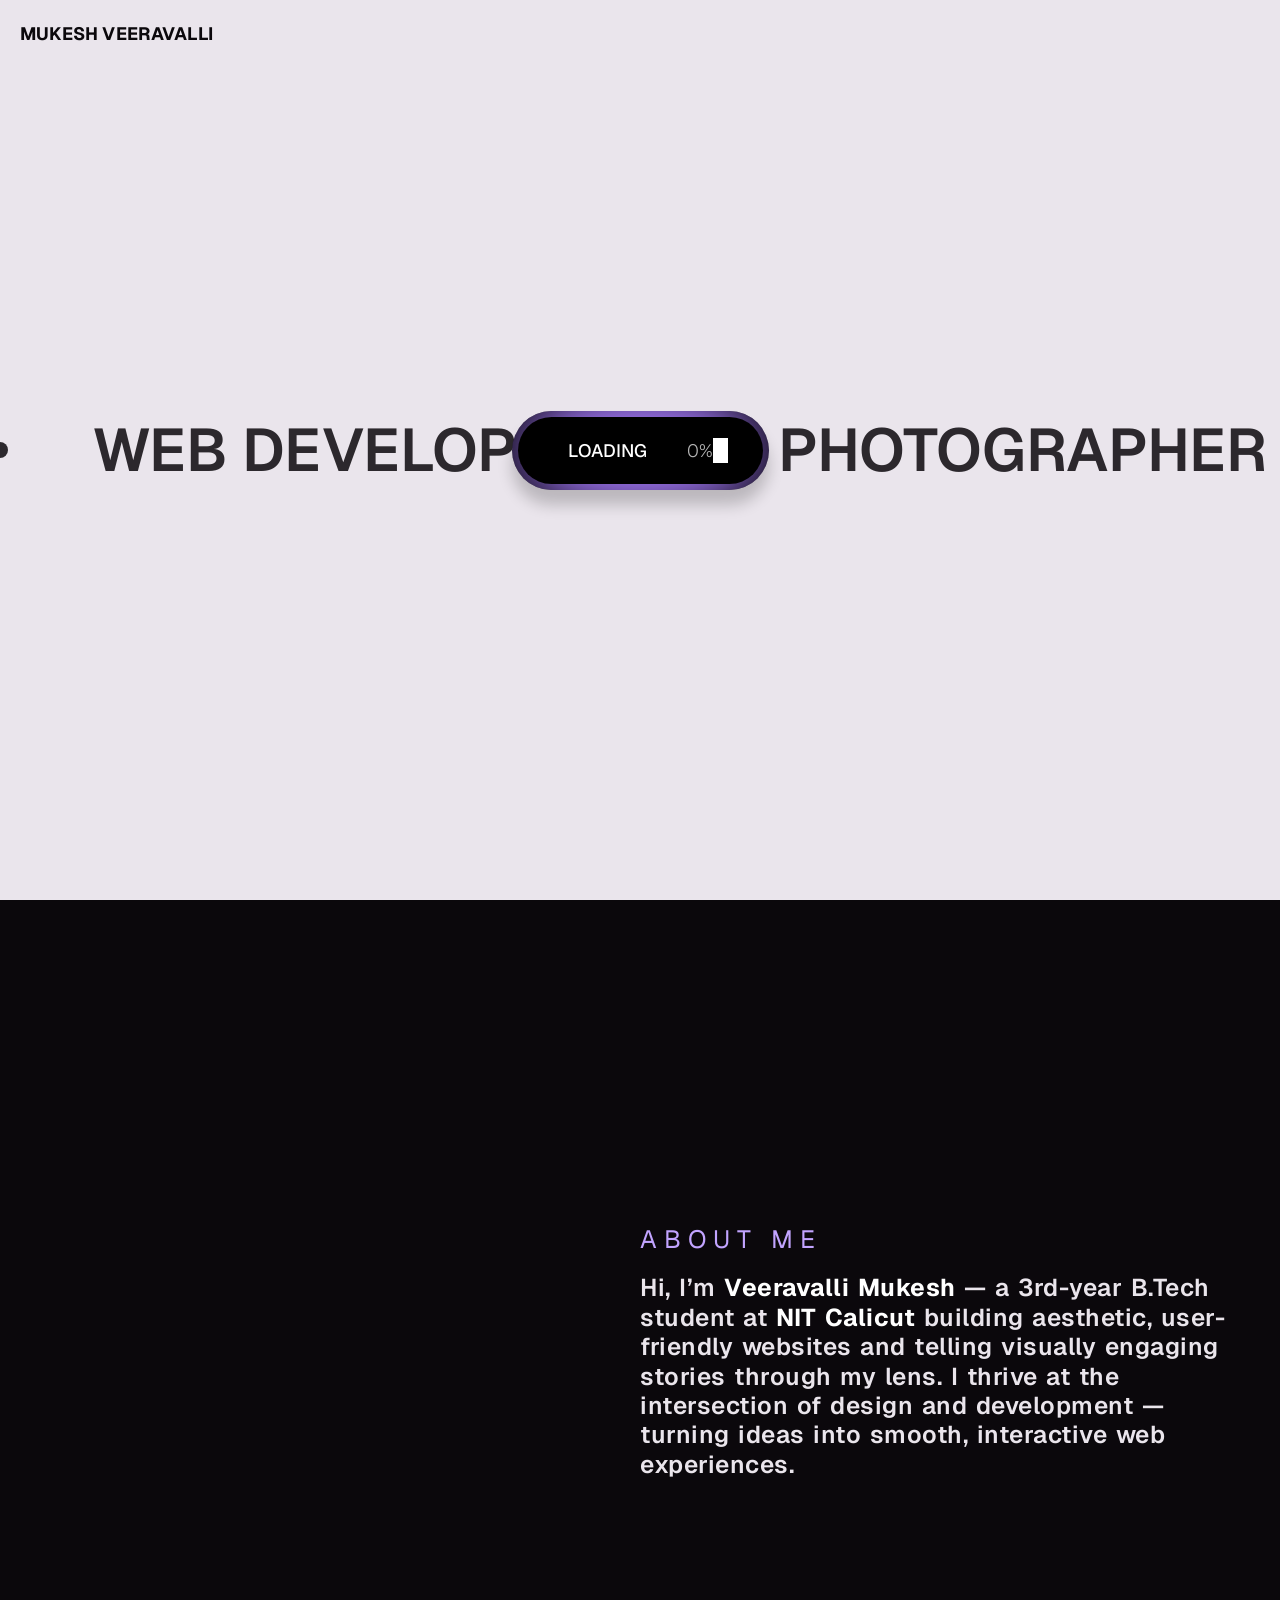
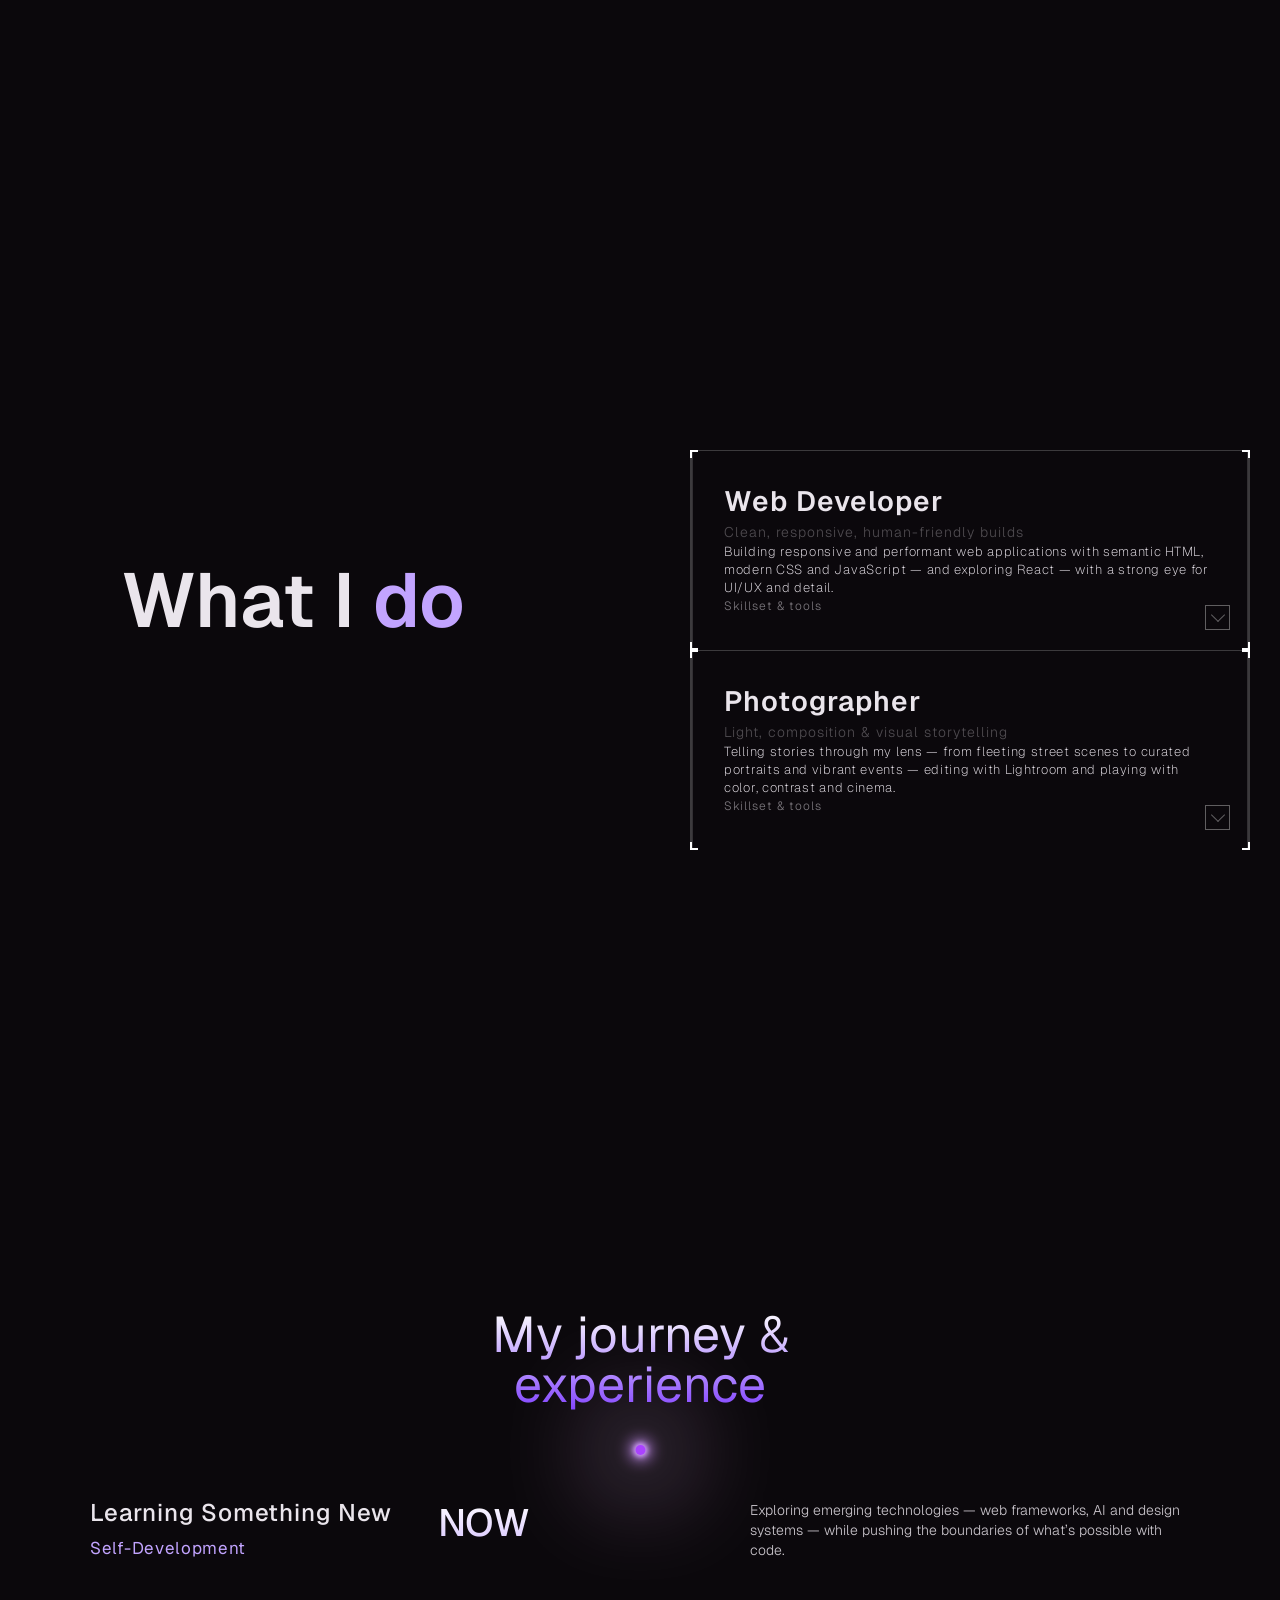
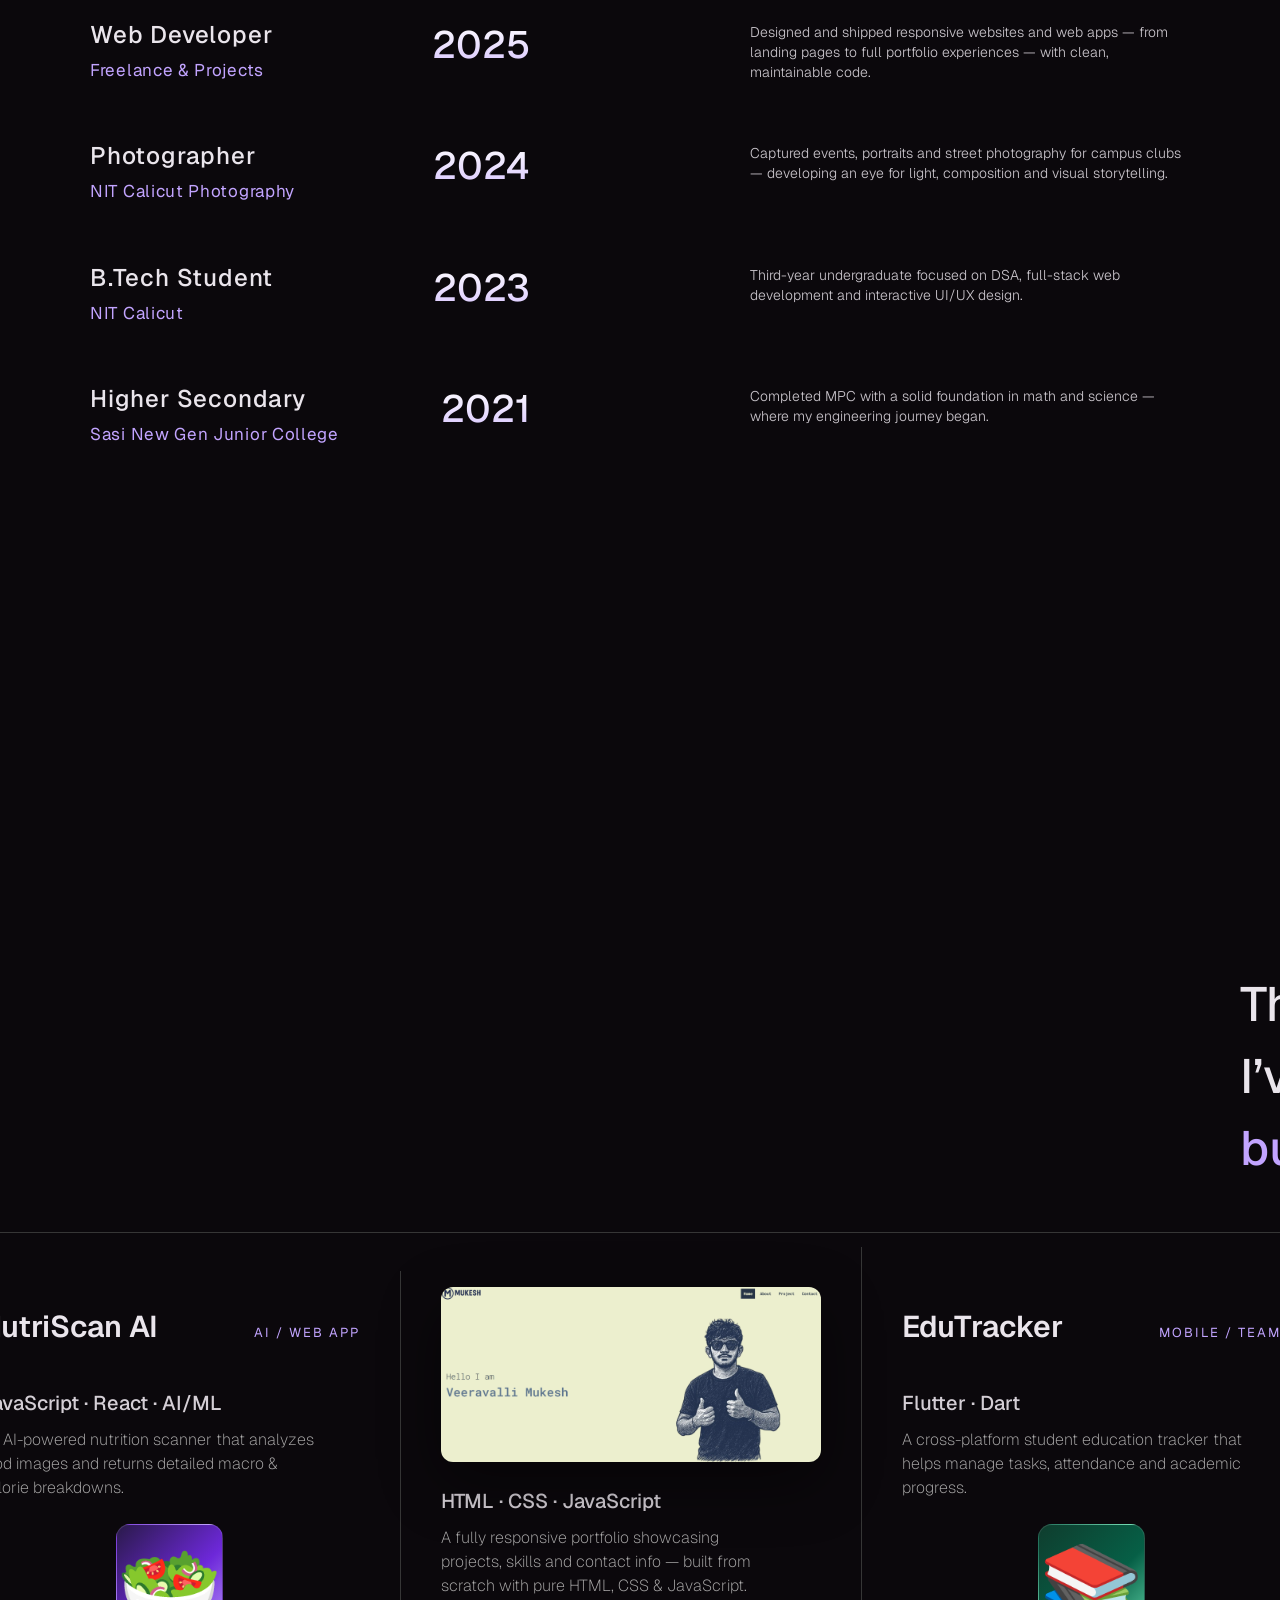
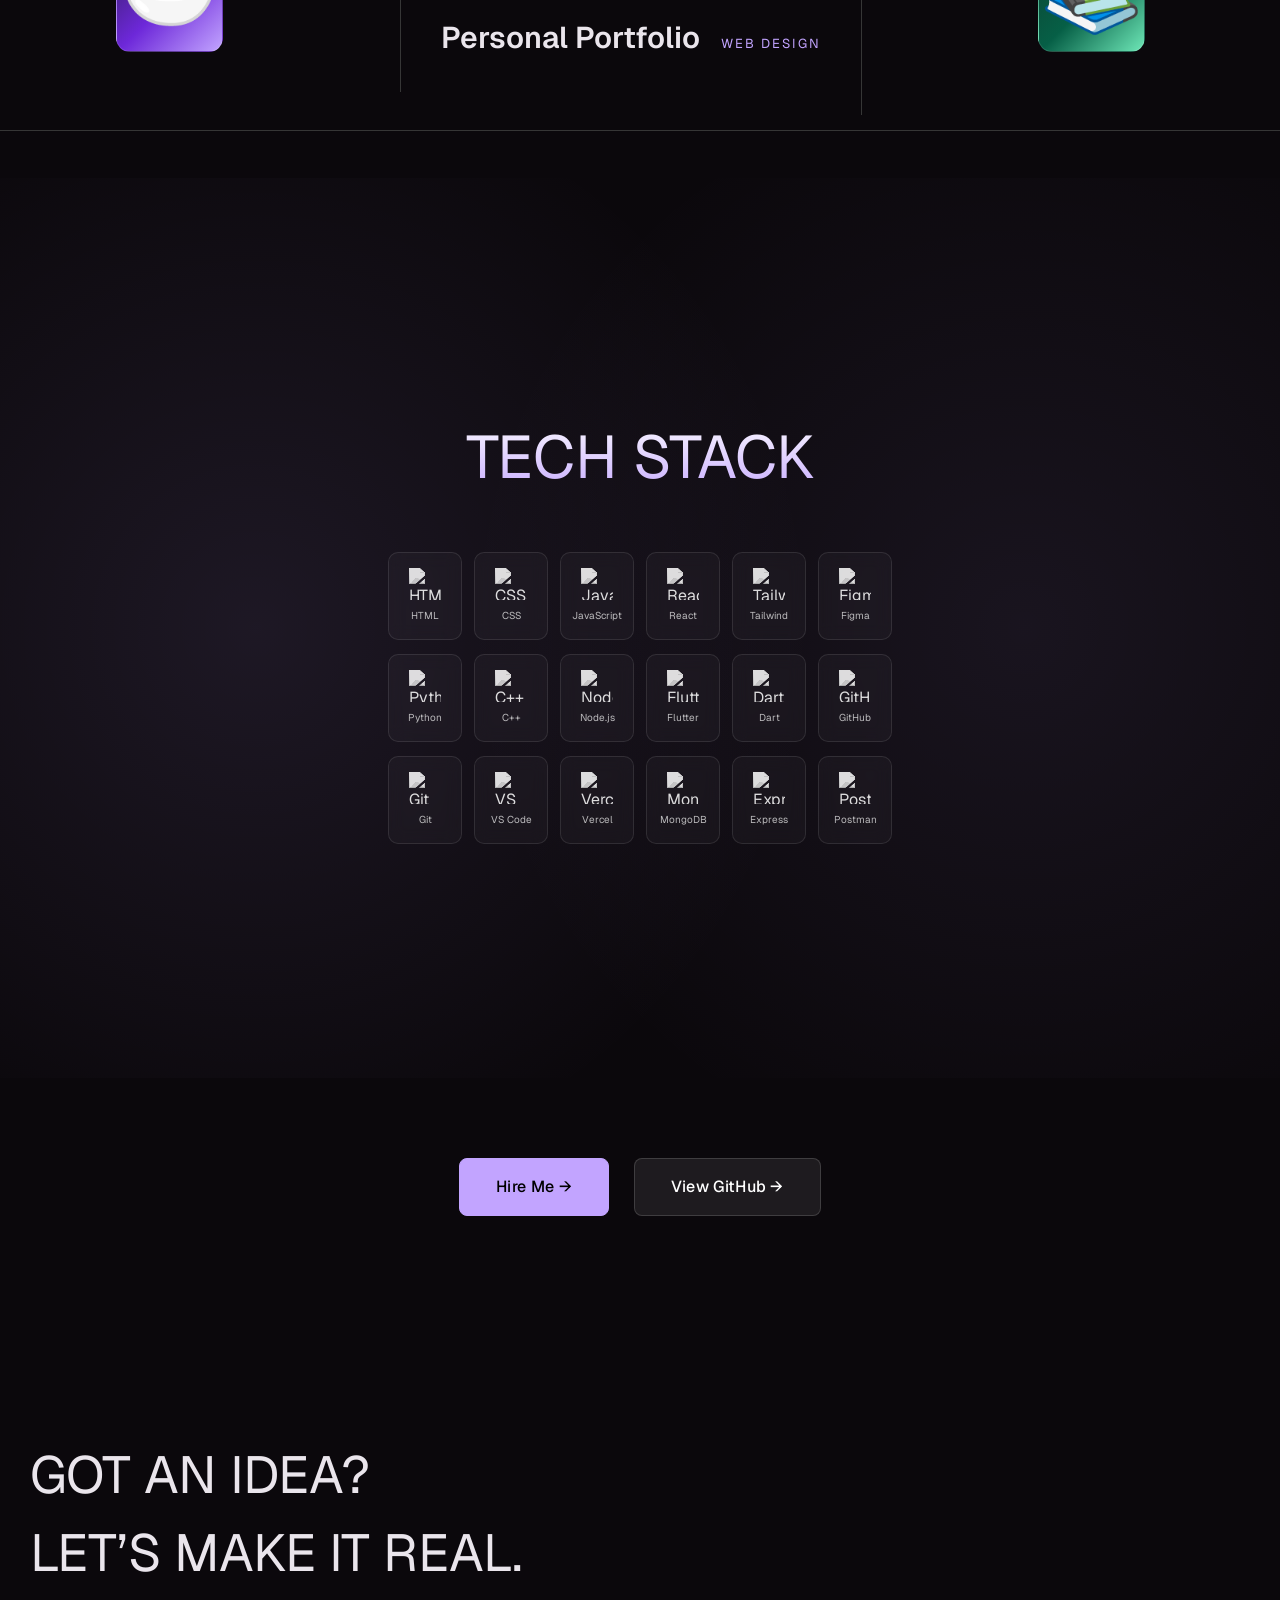
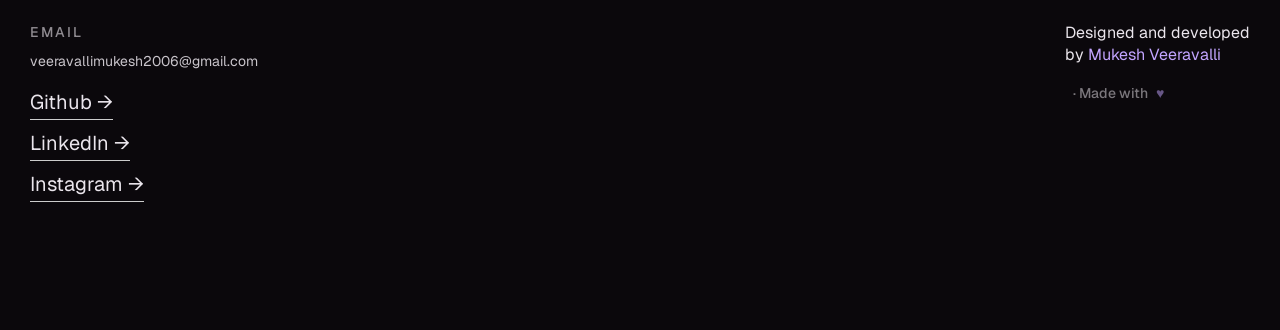
==== portfolio/index.html @ 8b8a32b4 "Add new 3D interactive portfolio website (portfolio-website) - New site in portfolio-website/: Three" ====
<!DOCTYPE html>
<html lang="en">
<head>
    <meta charset="UTF-8" />
    <meta name="viewport" content="width=device-width, initial-scale=1.0" />
    <meta name="theme-color" content="#0b080c" />
    <title>Mukesh Veeravalli — Developer &amp; Photographer</title>
    <meta name="description" content="Portfolio of Mukesh Veeravalli — a web developer and cinematic photographer from NIT Calicut. Clean code, modern UI and visual storytelling." />
    <link rel="preconnect" href="https://fonts.googleapis.com" />
    <link rel="preconnect" href="https://fonts.gstatic.com" crossorigin />
    <link href="https://fonts.googleapis.com/css2?family=Geist:wght@100..900&display=swap" rel="stylesheet" />
    <link rel="stylesheet" href="./css/main.css" />
    <link rel="icon" type="image/png" href="./ChatGPT_Image_Jul_20..._imresizer-removebg-preview.png" />
</head>
<body data-loading>
    <!-- Emergency loader bypass: this tiny inline script guarantees the loading
         screen can NEVER trap the page. It works even if every CDN/library fails. -->
    <script>
        (function () {
            var escaped = false;
            function force() {
                if (escaped) return;
                escaped = true;
                var s = document.getElementById("loadingScreen");
                if (s) s.classList.add("is-done");
                var h = document.getElementById("loadingHeader");
                if (h) h.style.display = "none";
                document.body.classList.remove("is-loading");
            }
            window.__loaderSkip = function () {
                var w = document.getElementById("loadingWrap");
                if (w && !w.classList.contains("is-clicked")) {
                    w.classList.add("is-clicked");
                }
                force();
            };
            window.addEventListener("load", function () {
                setTimeout(force, 6000);
            });
            document.addEventListener("DOMContentLoaded", function () {
                var w = document.getElementById("loadingWrap");
                if (w) w.addEventListener("click", window.__loaderSkip);
            });
        })();
    </script>
    <!-- ========== LOADING SCREEN ========== -->
    <div class="loading-header" id="loadingHeader">
        <a href="#home" class="loader-title" data-cursor="disable">Mukesh Veeravalli</a>
    </div>

    <div class="loading-screen" id="loadingScreen">
        <div class="loading-marquee" id="loadingMarquee">
            <span>&nbsp;&nbsp; Web Developer &nbsp;&nbsp;</span>
            <span>&nbsp;&nbsp; Photographer &nbsp;&nbsp;</span>
            <span>&nbsp;&nbsp; UI / UX Enthusiast &nbsp;&nbsp;</span>
            <span>&nbsp;&nbsp; Web Developer &nbsp;&nbsp;</span>
            <span>&nbsp;&nbsp; Photographer &nbsp;&nbsp;</span>
            <span>&nbsp;&nbsp; UI / UX Enthusiast &nbsp;&nbsp;</span>
            <span>&nbsp;&nbsp; Web Developer &nbsp;&nbsp;</span>
            <span>&nbsp;&nbsp; Photographer &nbsp;&nbsp;</span>
            <span>&nbsp;&nbsp; UI / UX Enthusiast &nbsp;&nbsp;</span>
        </div>
        <div class="loading-wrap" id="loadingWrap">
            <div class="loading-hover"></div>
            <div class="loading-button" id="loadingButton">
                <div class="loading-container">
                    <div class="loading-content">
                        <div class="loading-content-in">Loading <span id="loadingPercent">0%</span></div>
                    </div>
                    <div class="loading-box"></div>
                </div>
                <div class="loading-content2"><span id="loadingWelcome">WELCOME</span></div>
            </div>
        </div>
    </div>
<main class="main-body">
        <!-- ========== CUSTOM CURSOR ========== -->
        <div class="cursor" id="cursor"></div>

        <!-- ========== NAVBAR ========== -->
        <div class="header" id="siteHeader">
            <a href="#home" class="navbar-title" data-cursor="disable">MV</a>
            <a href="mailto:veeravallimukesh2006@gmail.com" class="navbar-connect" data-cursor="disable">veeravallimukesh2006@gmail.com</a>
            <ul>
                <li><a href="#about" data-href="#about" data-cursor="disable"><span class="hover-link"><span class="hover-in" data-text="ABOUT">ABOUT</span></span></a></li>
                <li><a href="#work" data-href="#work" data-cursor="disable"><span class="hover-link"><span class="hover-in" data-text="WORK">WORK</span></span></a></li>
                <li><a href="#contact" data-href="#contact" data-cursor="disable"><span class="hover-link"><span class="hover-in" data-text="CONTACT">CONTACT</span></span></a></li>
            </ul>
        </div>

        <div class="landing-circle1"></div>
        <div class="landing-circle2"></div>
        <div class="nav-fade" id="navFade"></div>

        <div class="container-main">
            <!-- ========== LANDING / HERO ========== -->
            <section class="landing-section" id="home">
                <div class="landing-container" id="landingContainer">
                    <div class="landing-intro">
                        <h2>Hello! I&rsquo;m</h2>
                        <h1>
                            <span class="name-line"><span class="name-in">MUKESH</span></span><br />
                            <span class="name-line"><span class="name-in">VEERAVALLI</span></span>
                        </h1>
                    </div>
                    <div class="landing-info">
                        <h3>An</h3>
                        <h2 class="landing-info-h2"><div class="landing-h2-1">WEB DEVELOPER</div></h2>
                        <h2 class="landing-h2-2"><div class="landing-h2-info">PHOTOGRAPHER</div></h2>
                    </div>
                    <div class="mobile-photo">
                        <img src="./WhatsApp_Image_2025-07-20_at_17.27.21_c4f4a0b1-removebg-preview.png" alt="Mukesh Veeravalli" />
                    </div>
                    <div class="character-model" id="characterModel">
                        <div class="character-rim"></div>
                        <img class="character-img" src="./WhatsApp_Image_2025-07-20_at_17.27.21_c4f4a0b1-removebg-preview.png" alt="Mukesh Veeravalli" />
                    </div>
                </div>
            </section>
<!-- ========== FIXED SOCIALS + RESUME ========== -->
            <div class="icons-section">
                <div class="social-icons">
                    <a href="https://github.com/Mukesh1701" target="_blank" rel="noopener" data-cursor="disable" title="GitHub" aria-label="GitHub">
                        <svg viewBox="0 0 24 24" width="24" height="24" fill="currentColor"><path d="M12 0C5.37 0 0 5.37 0 12c0 5.31 3.435 9.795 8.205 11.385.6.105.825-.255.825-.57 0-.285-.015-1.23-.015-2.235-3.015.555-3.795-.735-4.035-1.41-.135-.345-.72-1.41-1.23-1.695-.42-.225-1.02-.78-.015-.795.945-.015 1.62.87 1.845 1.23 1.08 1.815 2.805 1.305 3.495.99.105-.78.42-1.305.765-1.605-2.67-.3-5.46-1.335-5.46-5.925 0-1.305.465-2.385 1.23-3.225-.12-.3-.54-1.53.12-3.18 0 0 1.005-.315 3.3 1.23.96-.27 1.98-.405 3-.405s2.04.135 3 .405c2.295-1.56 3.3-1.23 3.3-1.23.66 1.65.24 2.88.12 3.18.765.84 1.23 1.905 1.23 3.225 0 4.605-2.805 5.625-5.475 5.925.435.375.81 1.095.81 2.22 0 1.605-.015 2.895-.015 3.3 0 .315.225.69.825.57A12.02 12.02 0 0 0 24 12c0-6.63-5.37-12-12-12z"/></svg>
                    </a>
                    <a href="https://www.linkedin.com/in/veeravalli-mukesh-1840b7321/" target="_blank" rel="noopener" data-cursor="disable" title="LinkedIn" aria-label="LinkedIn">
                        <svg viewBox="0 0 24 24" width="24" height="24" fill="currentColor"><path d="M20.45 20.45h-3.56v-5.57c0-1.33-.02-3.04-1.85-3.04-1.85 0-2.14 1.45-2.14 2.94v5.67H9.35V9h3.42v1.56h.05c.48-.9 1.64-1.85 3.37-1.85 3.6 0 4.27 2.37 4.27 5.46v6.28zM5.34 7.43a2.07 2.07 0 1 1 0-4.14 2.07 2.07 0 0 1 0 4.14zM7.12 20.45H3.55V9h3.57v11.45zM22.22 0H1.77C.79 0 0 .77 0 1.72v20.55C0 23.23.79 24 1.77 24h20.45c.98 0 1.78-.77 1.78-1.73V1.72C24 .77 23.2 0 22.22 0z"/></svg>
                    </a>
                    <a href="https://www.instagram.com/mukesh._.chowdary?igsh=eWhiY3V3d3J0a3Rj" target="_blank" rel="noopener" data-cursor="disable" title="Instagram" aria-label="Instagram">
                        <svg viewBox="0 0 24 24" width="24" height="24" fill="currentColor"><path d="M12 2.16c3.2 0 3.58.01 4.85.07 1.17.05 1.8.25 2.23.41.56.22.96.48 1.38.9.42.42.68.82.9 1.38.16.42.36 1.06.41 2.23.06 1.27.07 1.65.07 4.85s-.01 3.58-.07 4.85c-.05 1.17-.25 1.8-.41 2.23-.22.56-.48.96-.9 1.38-.42.42-.82.68-1.38.9-.42.16-1.06.36-2.23.41-1.27.06-1.65.07-4.85.07s-3.58-.01-4.85-.07c-1.17-.05-1.8-.25-2.23-.41a3.72 3.72 0 0 1-1.38-.9 3.72 3.72 0 0 1-.9-1.38c-.16-.42-.36-1.06-.41-2.23-.06-1.27-.07-1.65-.07-4.85s.01-3.58.07-4.85c.05-1.17.25-1.8.41-2.23.22-.56.48-.96.9-1.38.42-.42.82-.68 1.38-.9.42-.16 1.06-.36 2.23-.41 1.27-.06 1.65-.07 4.85-.07zM12 0C8.74 0 8.33.01 7.05.07 5.78.13 4.9.33 4.14.63a5.88 5.88 0 0 0-2.13 1.38A5.88 5.88 0 0 0 .63 4.14C.33 4.9.13 5.78.07 7.05.01 8.33 0 8.74 0 12s.01 3.67.07 4.95c.06 1.27.26 2.15.56 2.91.31.8.72 1.47 1.38 2.13a5.88 5.88 0 0 0 2.13 1.38c.76.3 1.64.5 2.91.56C8.33 23.99 8.74 24 12 24s3.67-.01 4.95-.07c1.27-.06 2.15-.26 2.91-.56a5.88 5.88 0 0 0 2.13-1.38 5.88 5.88 0 0 0 1.38-2.13c.3-.76.5-1.64.56-2.91.06-1.28.07-1.69.07-4.95s-.01-3.67-.07-4.95c-.06-1.27-.26-2.15-.56-2.91a5.88 5.88 0 0 0-1.38-2.13A5.88 5.88 0 0 0 19.86.63c-.76-.3-1.64-.5-2.91-.56C15.67.01 15.26 0 12 0zm0 5.84A6.16 6.16 0 1 0 18.16 12 6.16 6.16 0 0 0 12 5.84zm0 10.16A4 4 0 1 1 16 12a4 4 0 0 1-4 4zm7.85-10.4a1.44 1.44 0 1 1-2.88 0 1.44 1.44 0 0 1 2.88 0z"/></svg>
                    </a>
                </div>
                <a class="resume-button" href="https://www.linkedin.com/in/veeravalli-mukesh-1840b7321/" target="_blank" rel="noopener" data-cursor="disable"><span>&darr;</span> RESUME</a>
            </div>
<!-- ========== ABOUT ========== -->
            <section class="about-section" id="about">
                <div class="about-me">
                    <h3 class="title">About Me</h3>
                    <p class="para">Hi, I&rsquo;m <strong>Veeravalli Mukesh</strong> &mdash; a 3rd-year B.Tech student at <strong>NIT Calicut</strong> building aesthetic, user-friendly websites and telling visually engaging stories through my lens. I thrive at the intersection of design and development &mdash; turning ideas into smooth, interactive web experiences.</p>
                </div>
            </section>

            <!-- ========== WHAT I DO ========== -->
            <section class="whatIDO" id="skills">
                <div class="what-box">
                    <h2>What I <em class="hat-h2 do-h2">do</em></h2>
                </div>
                <div class="what-box">
                    <div class="what-box-in">
                        <div class="what-content what-noTouch">
                            <div class="what-border1"><svg viewBox="0 0 100 100" preserveAspectRatio="none" width="100%" height="100%"><line x1="0" y1="0" x2="100%" y2="0" stroke="white" strokeWidth="2" strokeDasharray="6,6"/></svg></div>
                            <div class="what-border2"><svg viewBox="0 0 100 100" preserveAspectRatio="none" width="100%" height="100%"><line x1="0" y1="0" x2="0" y2="100%" stroke="white" strokeWidth="2" strokeDasharray="7,7"/><line x1="100%" y1="0" x2="100%" y2="100%" stroke="white" strokeWidth="2" strokeDasharray="7,7"/></svg></div>
                            <div class="what-corner"></div>
                            <div class="what-content-in">
                                <h3>Web Developer</h3>
                                <h4>Clean, responsive, human-friendly builds</h4>
                                <p>Building responsive and performant web applications with semantic HTML, modern CSS and JavaScript &mdash; and exploring React &mdash; with a strong eye for UI/UX and detail.</p>
                                <h5>Skillset &amp; tools</h5>
                                <div class="what-content-flex">
                                    <span class="what-tags">HTML</span><span class="what-tags">CSS</span><span class="what-tags">JavaScript</span><span class="what-tags">React</span><span class="what-tags">Figma</span>
                                </div>
                                <div class="what-arrow"></div>
                            </div>
                        </div>
                        <div class="what-content what-noTouch">
                            <div class="what-border1"><svg viewBox="0 0 100 100" preserveAspectRatio="none" width="100%" height="100%"><line x1="0" y1="0" x2="100%" y2="0" stroke="white" strokeWidth="2" strokeDasharray="6,6"/></svg></div>
                            <div class="what-border2"><svg viewBox="0 0 100 100" preserveAspectRatio="none" width="100%" height="100%"><line x1="0" y1="0" x2="0" y2="100%" stroke="white" strokeWidth="2" strokeDasharray="7,7"/><line x1="100%" y1="0" x2="100%" y2="100%" stroke="white" strokeWidth="2" strokeDasharray="7,7"/></svg></div>
                            <div class="what-corner"></div>
                            <div class="what-content-in">
                                <h3>Photographer</h3>
                                <h4>Light, composition &amp; visual storytelling</h4>
                                <p>Telling stories through my lens &mdash; from fleeting street scenes to curated portraits and vibrant events &mdash; editing with Lightroom and playing with color, contrast and cinema.</p>
                                <h5>Skillset &amp; tools</h5>
                                <div class="what-content-flex">
                                    <span class="what-tags">Photography</span><span class="what-tags">Lightroom</span><span class="what-tags">Composition</span><span class="what-tags">Cinematic</span>
                                </div>
                                <div class="what-arrow"></div>
                            </div>
                        </div>
                    </div>
                </div>
            </section>
<!-- ========== CAREER ========== -->
            <section class="career-section section-container" id="career">
                <div class="career-container">
                    <h2>My journey <span>&amp;</span><br />experience</h2>
                    <div class="career-info">
                        <div class="career-timeline"><div class="career-dot"></div></div>

                        <div class="career-info-box">
                            <div class="career-info-in">
                                <div class="career-role"><h4>Learning Something New</h4><h5>Self-Development</h5></div>
                                <h3>NOW</h3>
                            </div>
                            <p>Exploring emerging technologies &mdash; web frameworks, AI and design systems &mdash; while pushing the boundaries of what&rsquo;s possible with code.</p>
                        </div>

                        <div class="career-info-box">
                            <div class="career-info-in">
                                <div class="career-role"><h4>Web Developer</h4><h5>Freelance &amp; Projects</h5></div>
                                <h3>2025</h3>
                            </div>
                            <p>Designed and shipped responsive websites and web apps &mdash; from landing pages to full portfolio experiences &mdash; with clean, maintainable code.</p>
                        </div>

                        <div class="career-info-box">
                            <div class="career-info-in">
                                <div class="career-role"><h4>Photographer</h4><h5>NIT Calicut Photography</h5></div>
                                <h3>2024</h3>
                            </div>
                            <p>Captured events, portraits and street photography for campus clubs &mdash; developing an eye for light, composition and visual storytelling.</p>
                        </div>

                        <div class="career-info-box">
                            <div class="career-info-in">
                                <div class="career-role"><h4>B.Tech Student</h4><h5>NIT Calicut</h5></div>
                                <h3>2023</h3>
                            </div>
                            <p>Third-year undergraduate focused on DSA, full-stack web development and interactive UI/UX design.</p>
                        </div>

                        <div class="career-info-box">
                            <div class="career-info-in">
                                <div class="career-role"><h4>Higher Secondary</h4><h5>Sasi New Gen Junior College</h5></div>
                                <h3>2021</h3>
                            </div>
                            <p>Completed MPC with a solid foundation in math and science &mdash; where my engineering journey began.</p>
                        </div>
                    </div>
                </div>
            </section>
<!-- ========== WORK ========== -->
            <section class="work-section" id="work">
                <div class="work-container">
                    <h2>Things I&rsquo;ve <span>built</span></h2>
                    <div class="work-flex" id="workTrack">

                        <div class="work-box">
                            <div class="work-title"><h3>NutriScan AI</h3><div><span class="work-cat">AI / WEB APP</span></div></div>
                            <div class="work-info"><h4>JavaScript &middot; React &middot; AI/ML</h4><p>An AI-powered nutrition scanner that analyzes food images and returns detailed macro &amp; calorie breakdowns.</p></div>
                            <div class="work-image">
                                <a class="work-image-in" href="https://github.com/Mukesh1701/NutriScan-AI" target="_blank" rel="noopener" data-cursor="disable">
                                    <div class="work-link"><svg viewBox="0 0 24 24" width="22" height="22" fill="none"><path d="M7 17L17 7M17 7H8M17 7v9" stroke="currentColor" strokeWidth="2" strokeLinecap="round" strokeLinejoin="round"/></svg></div>
                                    <span class="project-thumb thumb-ai">&#x1F957;</span>
                                </a>
                            </div>
                        </div>

                        <div class="work-box">
                            <div class="work-title"><h3>Personal Portfolio</h3><div><span class="work-cat">WEB DESIGN</span></div></div>
                            <div class="work-info"><h4>HTML &middot; CSS &middot; JavaScript</h4><p>A fully responsive portfolio showcasing projects, skills and contact info &mdash; built from scratch with pure HTML, CSS &amp; JavaScript.</p></div>
                            <div class="work-image">
                                <a class="work-image-in" href="https://mukesh-portfolio-six.vercel.app" target="_blank" rel="noopener" data-cursor="disable">
                                    <div class="work-link"><svg viewBox="0 0 24 24" width="22" height="22" fill="none"><path d="M7 17L17 7M17 7H8M17 7v9" stroke="currentColor" strokeWidth="2" strokeLinecap="round" strokeLinejoin="round"/></svg></div>
                                    <img class="project-img" src="./Screenshot%202025-07-21%20100846.png" alt="Personal Portfolio" loading="lazy" decoding="async" />
                                </a>
                            </div>
                        </div>

                        <div class="work-box">
                            <div class="work-title"><h3>EduTracker</h3><div><span class="work-cat">MOBILE / TEAM</span></div></div>
                            <div class="work-info"><h4>Flutter &middot; Dart</h4><p>A cross-platform student education tracker that helps manage tasks, attendance and academic progress.</p></div>
                            <div class="work-image">
                                <a class="work-image-in" href="https://github.com/Mukesh1701/Group06_EduTracker" target="_blank" rel="noopener" data-cursor="disable">
                                    <div class="work-link"><svg viewBox="0 0 24 24" width="22" height="22" fill="none"><path d="M7 17L17 7M17 7H8M17 7v9" stroke="currentColor" strokeWidth="2" strokeLinecap="round" strokeLinejoin="round"/></svg></div>
                                    <span class="project-thumb thumb-app">&#x1F4DA;</span>
                                </a>
                            </div>
                        </div>
<div class="work-box">
                            <div class="work-title"><h3>Jarvis</h3><div><span class="work-cat">AI / PYTHON</span></div></div>
                            <div class="work-info"><h4>Python &middot; AI</h4><p>A Python-powered AI assistant inspired by Iron Man&rsquo;s J.A.R.V.I.S &mdash; voice commands, task automation and AI integrations.</p></div>
                            <div class="work-image">
                                <a class="work-image-in" href="https://github.com/Mukesh1701/Jarvis" target="_blank" rel="noopener" data-cursor="disable">
                                    <div class="work-link"><svg viewBox="0 0 24 24" width="22" height="22" fill="none"><path d="M7 17L17 7M17 7H8M17 7v9" stroke="currentColor" strokeWidth="2" strokeLinecap="round" strokeLinejoin="round"/></svg></div>
                                    <span class="project-thumb thumb-ai2">&#x1F916;</span>
                                </a>
                            </div>
                        </div>

                        <div class="work-box">
                            <div class="work-title"><h3>NeetCode</h3><div><span class="work-cat">DSA / C++</span></div></div>
                            <div class="work-info"><h4>C++</h4><p>A curated repository of NeetCode.io solutions &mdash; arrays, graphs, dynamic programming, trees and more.</p></div>
                            <div class="work-image">
                                <a class="work-image-in" href="https://github.com/Mukesh1701/neetcode-submissions" target="_blank" rel="noopener" data-cursor="disable">
                                    <div class="work-link"><svg viewBox="0 0 24 24" width="22" height="22" fill="none"><path d="M7 17L17 7M17 7H8M17 7v9" stroke="currentColor" strokeWidth="2" strokeLinecap="round" strokeLinejoin="round"/></svg></div>
                                    <span class="project-thumb thumb-dsa">&#x1F4BB;</span>
                                </a>
                            </div>
                        </div>

                        <div class="work-box work-box-cta">
                            <div class="see-all-works">
                                <h3>View all<br />Repositories</h3>
                                <p>@Mukesh1701 on GitHub &mdash; see everything I&rsquo;ve been working on.</p>
                                <a class="see-all-btn" href="https://github.com/Mukesh1701?tab=repositories" target="_blank" rel="noopener" data-cursor="disable">Go to GitHub &rarr;</a>
                            </div>
                        </div>
                    </div>
                </div>
            </section>
<!-- ========== TECH STACK ========== -->
            <section class="techstack">
                <div class="techstack-content">
                    <h2>Tech Stack</h2>
                    <div class="techstack-pyramid">
                        <div class="techstack-row">
                            <a class="techstack-item" href="https://developer.mozilla.org/en-US/docs/Web/HTML" target="_blank" rel="noopener noreferrer" title="HTML5" data-cursor="disable"><img src="https://cdn.jsdelivr.net/gh/devicons/devicon@latest/icons/html5/html5-original.svg" alt="HTML5" loading="lazy" decoding="async" /><span>HTML</span></a>
                            <a class="techstack-item" href="https://developer.mozilla.org/en-US/docs/Web/CSS" target="_blank" rel="noopener noreferrer" title="CSS3" data-cursor="disable"><img src="https://cdn.jsdelivr.net/gh/devicons/devicon@latest/icons/css3/css3-original.svg" alt="CSS3" loading="lazy" decoding="async" /><span>CSS</span></a>
                            <a class="techstack-item" href="https://developer.mozilla.org/en-US/docs/Web/JavaScript" target="_blank" rel="noopener noreferrer" title="JavaScript" data-cursor="disable"><img src="https://cdn.jsdelivr.net/gh/devicons/devicon@latest/icons/javascript/javascript-original.svg" alt="JavaScript" loading="lazy" decoding="async" /><span>JavaScript</span></a>
                            <a class="techstack-item" href="https://react.dev" target="_blank" rel="noopener noreferrer" title="React" data-cursor="disable"><img src="https://cdn.jsdelivr.net/gh/devicons/devicon@latest/icons/react/react-original.svg" alt="React" loading="lazy" decoding="async" /><span>React</span></a>
                            <a class="techstack-item" href="https://tailwindcss.com" target="_blank" rel="noopener noreferrer" title="TailwindCSS" data-cursor="disable"><img src="https://cdn.jsdelivr.net/gh/devicons/devicon@latest/icons/tailwindcss/tailwindcss-original.svg" alt="TailwindCSS" loading="lazy" decoding="async" /><span>Tailwind</span></a>
                            <a class="techstack-item" href="https://figma.com" target="_blank" rel="noopener noreferrer" title="Figma" data-cursor="disable"><img src="https://cdn.jsdelivr.net/gh/devicons/devicon@latest/icons/figma/figma-original.svg" alt="Figma" loading="lazy" decoding="async" /><span>Figma</span></a>
                        </div>
                        <div class="techstack-row">
                            <a class="techstack-item" href="https://python.org" target="_blank" rel="noopener noreferrer" title="Python" data-cursor="disable"><img src="https://cdn.jsdelivr.net/gh/devicons/devicon@latest/icons/python/python-original.svg" alt="Python" loading="lazy" decoding="async" /><span>Python</span></a>
                            <a class="techstack-item" href="https://isocpp.org" target="_blank" rel="noopener noreferrer" title="C++" data-cursor="disable"><img src="https://cdn.jsdelivr.net/gh/devicons/devicon@latest/icons/cplusplus/cplusplus-original.svg" alt="C++" loading="lazy" decoding="async" /><span>C++</span></a>
                            <a class="techstack-item" href="https://nodejs.org" target="_blank" rel="noopener noreferrer" title="Node.js" data-cursor="disable"><img src="https://cdn.jsdelivr.net/gh/devicons/devicon@latest/icons/nodejs/nodejs-original.svg" alt="Node.js" loading="lazy" decoding="async" /><span>Node.js</span></a>
                            <a class="techstack-item" href="https://flutter.dev" target="_blank" rel="noopener noreferrer" title="Flutter" data-cursor="disable"><img src="https://cdn.jsdelivr.net/gh/devicons/devicon@latest/icons/flutter/flutter-original.svg" alt="Flutter" loading="lazy" decoding="async" /><span>Flutter</span></a>
                            <a class="techstack-item" href="https://dart.dev" target="_blank" rel="noopener noreferrer" title="Dart" data-cursor="disable"><img src="https://cdn.jsdelivr.net/gh/devicons/devicon@latest/icons/dart/dart-original.svg" alt="Dart" loading="lazy" decoding="async" /><span>Dart</span></a>
                            <a class="techstack-item" href="https://github.com" target="_blank" rel="noopener noreferrer" title="GitHub" data-cursor="disable"><img src="https://cdn.jsdelivr.net/gh/devicons/devicon@latest/icons/github/github-original.svg" alt="GitHub" loading="lazy" decoding="async" /><span>GitHub</span></a>
                        </div>
<div class="techstack-row">
                            <a class="techstack-item" href="https://git-scm.com" target="_blank" rel="noopener noreferrer" title="Git" data-cursor="disable"><img src="https://cdn.jsdelivr.net/gh/devicons/devicon@latest/icons/git/git-original.svg" alt="Git" loading="lazy" decoding="async" /><span>Git</span></a>
                            <a class="techstack-item" href="https://code.visualstudio.com" target="_blank" rel="noopener noreferrer" title="VS Code" data-cursor="disable"><img src="https://cdn.jsdelivr.net/gh/devicons/devicon@latest/icons/vscode/vscode-original.svg" alt="VS Code" loading="lazy" decoding="async" /><span>VS Code</span></a>
                            <a class="techstack-item" href="https://vercel.com" target="_blank" rel="noopener noreferrer" title="Vercel" data-cursor="disable"><img src="https://cdn.jsdelivr.net/gh/devicons/devicon@latest/icons/vercel/vercel-original.svg" alt="Vercel" loading="lazy" decoding="async" /><span>Vercel</span></a>
                            <a class="techstack-item" href="https://www.mongodb.com" target="_blank" rel="noopener noreferrer" title="MongoDB" data-cursor="disable"><img src="https://cdn.jsdelivr.net/gh/devicons/devicon@latest/icons/mongodb/mongodb-original.svg" alt="MongoDB" loading="lazy" decoding="async" /><span>MongoDB</span></a>
                            <a class="techstack-item" href="https://expressjs.com" target="_blank" rel="noopener noreferrer" title="Express" data-cursor="disable"><img src="https://cdn.jsdelivr.net/gh/devicons/devicon@latest/icons/express/express-original.svg" alt="Express" loading="lazy" decoding="async" /><span>Express</span></a>
                            <a class="techstack-item" href="https://postman.com" target="_blank" rel="noopener noreferrer" title="Postman" data-cursor="disable"><img src="https://cdn.jsdelivr.net/gh/devicons/devicon@latest/icons/postman/postman-original.svg" alt="Postman" loading="lazy" decoding="async" /><span>Postman</span></a>
                        </div>
                    </div>
                </div>
            </section>
<!-- ========== CTA ========== -->
            <section class="cta-section">
                <div class="cta-buttons">
                    <a class="cta-btn cta-btn-hire" href="mailto:veeravallimukesh2006@gmail.com" data-cursor="disable">Hire Me &rarr;</a>
                    <a class="cta-btn cta-btn-play" href="https://github.com/Mukesh1701" target="_blank" rel="noopener" data-cursor="disable">View GitHub &rarr;</a>
                </div>
            </section>

            <!-- ========== CONTACT ========== -->
            <section class="contact-section section-container" id="contact">
                <div class="contact-container">
                    <h3>Got an idea?<br />Let&rsquo;s make it real.</h3>
                    <div class="contact-flex">
                        <div class="contact-box">
                            <h4>EMAIL</h4>
                            <p>veeravallimukesh2006@gmail.com</p>
                            <a class="contact-social" href="https://github.com/Mukesh1701" target="_blank" rel="noopener" data-cursor="disable">Github &rarr;</a>
                            <a class="contact-social" href="https://www.linkedin.com/in/veeravalli-mukesh-1840b7321/" target="_blank" rel="noopener" data-cursor="disable">LinkedIn &rarr;</a>
                            <a class="contact-social" href="https://www.instagram.com/mukesh._.chowdary?igsh=eWhiY3V3d3J0a3Rj" target="_blank" rel="noopener" data-cursor="disable">Instagram &rarr;</a>
                        </div>
                        <div class="contact-box">
                            <h2>Designed and developed<br />by <span>Mukesh Veeravalli</span></h2>
                            <h5><span id="footerYear"></span> &middot; Made with <span class="heart">&hearts;</span></h5>
                        </div>
                    </div>
                </div>
            </section>
        </div><!-- /container-main -->
    </main>

    <!-- ========== LIBS (served locally — no CDN dependency) ========== -->
    <script src="./vendor/gsap.min.js"></script>
    <script src="./vendor/ScrollTrigger.min.js"></script>
    <script src="./vendor/lenis.min.js"></script>
    <script src="./js/main.js"></script>
</body>
</html>
---- portfolio/css/main.css ----
/* ============================================================
   MUKESH VEERAVALLI — PORTFOLIO
   Design language inspired by redoyanulhaque.me
   (dark UI · lavender accent · Geist)
   ============================================================ */

:root {
    --accentColor: #c2a4ff;
    --backgroundColor: #0b080c;
    --textColor: #eae5ec;
    --purple: #c481ff;
    --deep-purple: #aa42ff;
    --cWidth: calc(100% - 40px);
    --cMaxWidth: 1920px;
    --vh: 100vh;
    --vh: 100svh;
}

*, *::before, *::after { box-sizing: border-box; margin: 0; padding: 0; }

:root {
    font-family: "Geist", sans-serif;
    font-optical-sizing: auto;
    font-style: normal;
    line-height: 1.5;
    scroll-behavior: smooth;
    color-scheme: light dark;
    color: var(--textColor);
    background-color: var(--backgroundColor);
    font-synthesis: none;
    text-rendering: optimizeLegibility;
    -webkit-font-smoothing: antialiased;
    -moz-osx-font-smoothing: grayscale;
    user-select: none;
    -webkit-user-select: none;
    -moz-user-select: none;
}

h1, h2, h3, h4, h5, h6 { font-family: "Geist", sans-serif; }

html { scroll-behavior: initial; }
html.lenis, html.lenis body { height: auto; }
.lenis.lenis-smooth { scroll-behavior: auto !important; }
.lenis.lenis-stopped { overflow: hidden; }

body {
    margin: 0;
    height: auto;
    background-color: var(--backgroundColor);
    flex-grow: 1;
    max-width: 100vw;
    overflow-x: hidden;
    -webkit-overflow-scrolling: touch;
    overflow-y: auto;
}
body.is-loading { overflow: hidden; height: 100vh; }

a { color: inherit; text-decoration: inherit; cursor: pointer; }
a:hover { color: var(--accentColor); }
strong { color: #ffffff; }
img { max-width: 100%; display: block; }

::selection { background: var(--accentColor); color: #0b080c; }

/* ---------- CUSTOM CURSOR (fine pointers) ---------- */
.cursor {
    --size: 18px;
    position: fixed;
    top: calc(var(--size) / -2);
    left: calc(var(--size) / -2);
    width: var(--size);
    height: var(--size);
    border-radius: 50px;
    pointer-events: none;
    z-index: 99;
    background-color: #e6c3ff;
    box-shadow: 0 0 30px #af83ff;
    mix-blend-mode: difference;
    transition: top 0.25s ease-out, left 0.25s ease-out, width 0.25s ease-out, height 0.25s ease-out, opacity 0.3s;
}
.cursor.is-active { --size: 64px; opacity: 0.8; }
.cursor.is-disabled { --size: 0px; opacity: 0; }
@media (pointer: coarse) { .cursor { display: none; } }
/* ---------- LOADING SCREEN ---------- */
.loading-header {
    width: var(--cWidth);
    max-width: var(--cMaxWidth);
    position: fixed;
    z-index: 9999999999;
    display: flex;
    justify-content: space-between;
    box-sizing: border-box;
    padding: 20px 0;
    left: 50%;
    transform: translate(-50%);
    top: 0;
    color: var(--backgroundColor);
}
.loader-title { font-weight: 700; font-size: 14px; letter-spacing: 0.2px; text-transform: uppercase; }
@media only screen and (min-width: 500px) { .loader-title { font-size: 16px; } }
@media only screen and (min-width: 1200px) { .loader-title { font-size: 18px; } }

.loading-screen {
    position: fixed;
    width: 100vw;
    height: var(--vh);
    background-color: #eae5ec;
    z-index: 999999999;
    display: flex;
    place-items: center;
    justify-content: center;
    transition: opacity 0.8s 0.2s, visibility 0.8s 0.2s;
}
.loading-screen.is-done { opacity: 0; visibility: hidden; }

.loading-marquee {
    position: absolute;
    top: 50%;
    left: 0;
    width: 100%;
    transform: translateY(-50%);
    color: var(--backgroundColor);
    font-size: 40px;
    font-weight: 600;
    text-transform: uppercase;
    white-space: nowrap;
    display: flex;
    animation: marqueeMove 16s linear infinite;
    opacity: 0.85;
}
.loading-marquee span { padding: 0 50px; position: relative; white-space: nowrap; }
.loading-marquee span:before {
    content: "";
    width: 16px;
    height: 16px;
    background-color: var(--backgroundColor);
    position: absolute;
    top: 50%;
    border-radius: 50px;
    left: 0;
    transform: translate(-50%, -50%);
}
@keyframes marqueeMove {
    from { transform: translate(0, -50%); }
    to   { transform: translate(-33.333%, -50%); }
}
@media only screen and (min-width: 1400px) { .loading-marquee { font-size: 100px; } }
@media only screen and (min-width: 700px) { .loading-marquee { font-size: 60px; } }
.loading-wrap {
    --Lsize: 145px;
    padding: 6px;
    position: relative;
    min-width: 0px;
    min-height: 0px;
    border-radius: 100px;
    background-color: #000;
    overflow: hidden;
    transition: 0.8s ease-in-out;
    transition-delay: 0.2s;
    box-shadow: 0 15px 15px rgba(0,0,0,0.2);
    display: flex;
    justify-content: center;
    align-items: center;
}
.loading-wrap.is-clicked {
    transition-delay: 0ms;
    transition-timing-function: cubic-bezier(0.33, 0.11, 1, 0.72);
    transform: scale(1);
    min-width: calc(100vw + 500px);
    border-radius: 5000px;
    min-height: calc(100vh + 500px);
    box-shadow: none;
}
.loading-hover {
    background-color: #a87cff;
    width: 250px;
    height: 120px;
    position: absolute;
    top: var(--mouse-y, 50%);
    left: var(--mouse-x, 50%);
    border-radius: 50%;
    transform: translate(-50%, -50%);
    filter: blur(30px);
    opacity: 1;
    transition: opacity 0.5s;
}
.loading-wrap.is-clicked .loading-hover { opacity: 0; }

.loading-button {
    padding: 20px 50px;
    border-radius: 100px;
    background-color: #000;
    overflow: hidden;
    font-size: 18px;
    font-weight: 500;
    position: relative;
    z-index: 9;
    color: #fff;
}
.loading-content {
    position: relative;
    background-color: #000;
    width: 100%;
    overflow: hidden;
    transition: 0.6s;
    text-transform: uppercase;
    color: #fff;
}
.loading-content-in { position: relative; width: var(--Lsize); overflow: hidden; }
.loading-content span {
    font-weight: 300;
    position: absolute;
    top: 50%;
    right: 0;
    transform: translateY(-50%);
    opacity: 0.7;
}
.loading-box {
    position: absolute;
    right: 0;
    top: 50%;
    transform: translate(100%, -50%);
    width: 15px;
    height: 25px;
    background-color: #fff;
    animation: blink 1s linear infinite;
}
@keyframes blink {
    0% { opacity: 0; }
    25% { opacity: 1; }
    75% { opacity: 1; }
    to { opacity: 0; }
}
.loading-content2 {
    position: relative;
    letter-spacing: 2px;
    text-transform: uppercase;
    width: var(--Lsize);
    overflow: hidden;
    display: flex;
    justify-content: center;
    align-items: center;
    column-gap: 10px;
    text-align: center;
    transition: 1s;
    max-width: var(--Lsize);
    color: #fff;
    font-weight: 500;
}
.loading-wrap.is-clicked .loading-content2 { opacity: 0; transition: 0.5s; }
.loading-container {
    position: absolute;
    width: 100%;
    max-width: var(--Lsize);
    top: 50%;
    transition: 1s;
    left: 50px;
    z-index: 9;
    transform: translateY(-50%);
}
.loading-button.is-complete .loading-container { max-width: 0px; visibility: hidden; }
.loading-button.is-complete .loading-content2 { overflow: visible; }
@media only screen and (min-width: 1400px) {
    .loading-wrap { --Lsize: 210px; }
    .loading-button { padding: 30px 70px; font-size: 25px; }
    .loading-container { left: 70px; }
}
/* ---------- HEADER / NAVBAR ---------- */
.header {
    display: flex;
    max-width: var(--cMaxWidth);
    width: var(--cWidth);
    justify-content: space-between;
    align-items: center;
    padding: 15px 0;
    box-sizing: border-box;
    position: fixed;
    left: 50%;
    transform: translate(-50%);
    top: 0;
    z-index: 9999;
    color: var(--textColor);
    pointer-events: none;
}
.header a, .header ul { pointer-events: auto; }
.header ul {
    font-size: 11px;
    display: flex;
    margin: 0;
    padding: 0;
    list-style: none;
    column-gap: 20px;
    row-gap: 6px;
    align-items: flex-end;
}
.header ul li { letter-spacing: 0.8px; color: var(--textColor); font-weight: 600; cursor: pointer; }
.header ul a { display: block; padding: 4px 2px; }
.hover-link { position: relative; display: flex; text-wrap: nowrap; overflow: hidden; }
.hover-in { position: relative; display: inline-block; transition: transform 0.3s; }
.hover-in::before {
    content: attr(data-text);
    position: absolute;
    top: 100%;
    left: 0;
    color: var(--accentColor);
    white-space: nowrap;
}
.hover-link:hover .hover-in { transform: translateY(-100%); }

.navbar-connect {
    position: absolute;
    left: 50%;
    top: 50%;
    transform: translate(-50%, -50%);
    font-size: 13px;
    letter-spacing: 0.8px;
    font-weight: 500;
    display: none;
    color: var(--textColor);
}
.navbar-title { font-weight: 700; font-size: 13px; letter-spacing: 0.2px; color: var(--textColor); }
@media only screen and (min-width: 500px) {
    .header { padding: 20px 0; }
    .header ul { flex-direction: row; align-items: center; font-size: 14px; }
    .navbar-title { font-size: 16px; }
}
@media only screen and (min-width: 900px) { .navbar-connect { display: block; } }
@media only screen and (min-width: 1200px) {
    .header { padding: 35px 0; }
    .header ul { column-gap: 80px; font-size: 16px; }
    .navbar-connect { font-size: 16px; }
    .navbar-title { font-size: 18px; }
}

/* ---------- AMBIENT CIRCLES + NAV FADE ---------- */
.landing-circle1 {
    top: 0%;
    left: 0%;
    z-index: 15;
    position: fixed;
    width: 300px;
    height: 300px;
    background-color: #fb8dff;
    box-shadow: inset -50px 40px 50px rgba(84, 0, 255, 0.6);
    filter: blur(60px);
    border-radius: 50%;
    animation: loadingCircle 5s linear infinite;
    pointer-events: none;
}
@keyframes loadingCircle {
    0% { transform: translate(-95%, -75%) rotate(0); }
    to { transform: translate(-95%, -75%) rotate(360deg); }
}
.landing-circle2 {
    top: 50%;
    right: 0%;
    transform: translate(calc(100% - 2px), -50%);
    z-index: 9;
    position: fixed;
    display: none;
    width: 380px;
    height: 380px;
    background-color: #fb8dff;
    box-shadow: inset -50px 40px 50px rgba(84, 0, 255, 0.6);
    filter: blur(50px);
    border-radius: 50%;
    animation: loadingCircle2 6s linear infinite;
    pointer-events: none;
}
@keyframes loadingCircle2 { to { transform: translate(calc(100% - 2px), -50%) rotate(360deg); } }
@media only screen and (min-width: 500px) { .landing-circle2 { display: block; } }

.nav-fade {
    position: fixed;
    top: 0;
    width: 100%;
    height: 130px;
    background-image: linear-gradient(0deg, transparent, var(--backgroundColor) 70%);
    pointer-events: none;
    z-index: 12;
    opacity: 0;
    left: 0;
    transition: opacity 0.5s;
}
.nav-fade.is-visible { opacity: 0.8; }

/* ---------- CONTAINERS ---------- */
.main-body { max-width: 100vw; overflow-x: hidden; }
.container-main { width: 100%; margin: auto; position: relative; }
.section-container { width: min(1300px, calc(100% - 60px)); margin: 0 auto; }
/* ---------- LANDING / HERO ---------- */
.landing-section {
    width: 100%;
    max-width: var(--cMaxWidth);
    margin: auto;
    position: relative;
    height: var(--vh);
    min-height: 600px;
    overflow: hidden;
}
.landing-container { width: var(--cWidth); margin: auto; height: 100%; position: relative; max-width: var(--cMaxWidth); }

.landing-intro { position: absolute; z-index: 9; top: 22%; left: 0; }
.landing-intro h2 { margin: 0; color: var(--accentColor); font-size: 22px; font-weight: 300; letter-spacing: 2px; }
.landing-intro h1 {
    margin: 0;
    letter-spacing: 2px;
    font-size: 28px;
    line-height: 1.15;
    font-weight: 500;
    text-transform: uppercase;
}
.name-line { display: block; overflow: hidden; }
.name-in { display: inline-block; transform: translateY(110%); }

.landing-info { position: absolute; right: 50%; transform: translate(50%); bottom: 50px; z-index: 9; }
.landing-info h3 { font-size: 22px; letter-spacing: 2px; font-weight: 300; color: var(--accentColor); margin: 0; }
.landing-info h2 {
    margin: -20px 0 0 0;
    font-weight: 600;
    font-size: 28px;
    line-height: 40px;
    position: relative;
    text-transform: uppercase;
    letter-spacing: 2px;
    white-space: nowrap;
}
.landing-h2-1 { color: var(--purple); }
.landing-h2-2 { position: relative; }
.landing-h2-2:after {
    content: "";
    position: absolute;
    width: 110%;
    height: 130%;
    z-index: 3;
    background-image: linear-gradient(180deg, transparent 62%, var(--backgroundColor) 118%);
    top: 0;
    left: -5%;
    pointer-events: none;
}

/* big character + glow */
.character-model {
    height: 80vh;
    position: absolute;
    left: 50%;
    bottom: 40px;
    transform: translate(-50%);
    width: 100%;
    z-index: 1;
    display: flex;
    align-items: flex-end;
    justify-content: center;
    pointer-events: none;
}
.character-model:after {
    content: "";
    width: 100vw;
    height: 250px;
    background-image: linear-gradient(to bottom, transparent, var(--backgroundColor) 72%);
    bottom: -50px;
    left: 50%;
    transform: translate(-50%);
    z-index: 9;
    position: absolute;
}
.character-rim {
    position: absolute;
    width: 380px;
    height: 380px;
    z-index: 1;
    background-color: #f59bf8;
    box-shadow: inset 66px 35px 85px rgba(85, 0, 255, 0.65);
    filter: blur(50px);
    border-radius: 50%;
    top: 58%;
    left: 50%;
    transform: translate(-50%, -50%) scale(1.25);
    opacity: 0.55;
    animation: backlight 5s ease-in-out infinite;
}
@keyframes backlight {
    0%, 100% { transform: translate(-50%, -50%) scale(1.1); opacity: 0.45; }
    50% { transform: translate(-50%, -50%) scale(1.35); opacity: 0.7; }
}
.character-img {
    position: relative;
    z-index: 2;
    max-height: 76vh;
    object-fit: contain;
    filter: drop-shadow(0 0 50px rgba(194, 164, 255, 0.35));
    animation: floatY 6s ease-in-out infinite;
}
@keyframes floatY {
    0%, 100% { transform: translateY(0); }
    50% { transform: translateY(-12px); }
}

/* mobile photo (hidden on desktop) */
.mobile-photo { display: none; }

@media screen and (min-width: 768px) {
    .landing-intro h2 { font-size: 25px; }
    .landing-intro h1 { font-size: 40px; line-height: 1.1; }
    .landing-info h3 { font-size: 25px; }
    .landing-info h2 { font-size: 45px; line-height: 42px; }
}
@media screen and (min-width: 1025px) {
    .character-model { height: 100vh; bottom: 0; z-index: 2; }
    .character-model:after { display: none; }
    .landing-intro { top: 38%; right: 58%; left: auto; transform: translateY(-50%); }
    .landing-info { bottom: auto; top: 47%; z-index: 4; text-align: left; transform: translateY(-50%); right: auto; left: 58%; }
}
@media screen and (min-width: 1200px) {
    .landing-intro { right: 62%; }
    .landing-info { left: 62%; }
}
@media screen and (min-width: 1600px) {
    .landing-intro h2 { font-size: 35px; }
    .landing-intro h1 { font-size: 60px; line-height: 1.05; }
    .landing-info h3 { font-size: 35px; }
    .landing-info h2 { font-size: 65px; line-height: 64px; }
}
/* ---------- MOBILE LANDING ---------- */
@media only screen and (max-width: 768px) {
    .character-model { display: none !important; }
    .landing-section, .landing-container {
        height: auto !important;
        min-height: 100vh;
        max-width: 100vw;
        box-sizing: border-box;
        display: flex;
        flex-direction: column;
        padding: 0 15px 40px;
    }
    .landing-intro {
        position: relative !important;
        padding-top: 90px;
        margin-bottom: 20px;
        z-index: 10;
        text-align: center;
        width: 100% !important;
        order: 1;
        height: auto !important;
    }
    .landing-intro h1 { word-spacing: 0.1em; font-size: 32px !important; line-height: 1.2 !important; margin: 0; }
    .landing-info {
        position: relative !important;
        text-align: center;
        margin-top: 10px;
        z-index: 10;
        background: transparent;
        padding-bottom: 20px;
        display: flex;
        flex-direction: column;
        align-items: center;
        gap: 4px;
        height: auto !important;
        width: 100% !important;
        order: 3;
        transform: none !important;
        right: auto !important;
        left: auto !important;
        bottom: auto !important;
        top: auto !important;
    }
    .landing-info h3 { display: none; }
    .landing-info h2, h2.landing-info-h2 {
        position: static !important;
        display: block;
        width: auto;
        margin: 0 !important;
        font-size: 20px !important;
        line-height: 1.5 !important;
        white-space: normal;
        text-align: center;
        height: auto !important;
        transform: none !important;
    }
    .landing-h2-1 { font-size: 26px !important; color: var(--accentColor); font-weight: 700; }
    .landing-h2-info { font-size: 18px !important; color: rgba(255,255,255,0.9); }
    .landing-info-h2:after, .landing-h2-2:after { display: none; }
    .mobile-photo {
        display: block;
        position: relative !important;
        width: 100%;
        max-width: 360px;
        margin: 10px auto 0;
        z-index: 1;
        order: 2;
        -webkit-mask-image: linear-gradient(to bottom, black 85%, transparent 100%);
        mask-image: linear-gradient(to bottom, black 85%, transparent 100%);
        pointer-events: none;
    }
    .mobile-photo img {
        width: 100%;
        height: auto;
        object-fit: contain;
        filter: drop-shadow(0 0 40px rgba(194, 164, 255, 0.4));
    }
}

/* ---------- FIXED SOCIALS + RESUME ---------- */
.icons-section {
    position: fixed;
    max-width: var(--cMaxWidth);
    width: var(--cWidth);
    bottom: 0;
    z-index: 98;
    left: 50%;
    transform: translate(-50%);
    pointer-events: none;
}
.social-icons {
    position: absolute;
    left: 0;
    bottom: 20px;
    display: none;
    flex-direction: column;
    gap: 12px;
    z-index: 999;
    pointer-events: auto;
}
.social-icons a {
    width: 46px;
    height: 46px;
    border: 1px solid rgba(255, 255, 255, 0.14);
    border-radius: 50%;
    display: flex;
    align-items: center;
    justify-content: center;
    background: rgba(255, 255, 255, 0.04);
    backdrop-filter: blur(6px);
    transition: all 0.3s ease;
}
.social-icons a:hover {
    color: var(--accentColor);
    border-color: var(--accentColor);
    transform: translateY(-4px);
    box-shadow: 0 8px 24px rgba(194, 164, 255, 0.25);
}
.resume-button {
    position: absolute;
    bottom: 30px;
    right: 0;
    display: flex;
    align-items: center;
    gap: 10px;
    text-transform: uppercase;
    letter-spacing: 4px;
    font-size: 14px;
    font-weight: 600;
    color: #8f8e8a;
    transition: 0.4s;
    text-wrap: nowrap;
    pointer-events: auto;
}
.resume-button:hover { color: var(--accentColor); letter-spacing: 6px; }
.resume-button span { font-size: 20px; display: flex; align-items: center; color: var(--accentColor); }
@media only screen and (min-width: 900px) { .social-icons { display: flex; gap: 14px; } }
@media only screen and (max-width: 768px) {
    .social-icons { display: flex; flex-direction: row; left: 0; bottom: 16px; }
    .resume-button { display: none; }
}

/* ---------- ABOUT ---------- */
.about-section {
    display: flex;
    align-items: center;
    justify-content: left;
    place-items: center;
    position: relative;
    height: auto;
    width: var(--cWidth);
    margin: 0 auto;
    padding: 120px 0;
}
.about-me { padding: 0; width: 100%; max-width: calc(100% - 15px); }
.about-me h3 {
    font-size: 18px;
    text-transform: uppercase;
    letter-spacing: 4px;
    font-weight: 400;
    color: var(--accentColor);
    margin-bottom: 15px;
}
.about-me p { font-size: 20px; font-weight: 600; line-height: 26px; letter-spacing: 0.5px; word-spacing: 2px; }
.about-me .split-word { display: inline-block; margin-right: 0.3em; }
.about-me .split-line { display: block; }
@media only screen and (min-width: 600px) {
    .about-section { justify-content: center; }
    .about-me { width: 500px; }
    .about-me h3 { font-size: 22px; letter-spacing: 6px; }
    .about-me p { font-size: 28px; line-height: 32px; }
}
@media only screen and (min-width: 768px) {
    .about-me { width: 560px; max-width: calc(100% - 70px); }
    .about-me h3 { font-size: 25px; letter-spacing: 7px; }
    .about-me p { font-size: 33px; line-height: 36px; }
}
@media only screen and (min-width: 1025px) {
    .about-section { width: var(--cWidth); justify-content: right; max-width: 1920px; height: var(--vh); padding: 0; }
    .about-me { padding: 0; width: 50%; }
    .about-me p { font-size: 1.9vw; line-height: 2.3vw; }
}
@media only screen and (min-width: 1950px) { .about-me p { font-size: 2.5rem; line-height: 2.7rem; } }
/* ---------- WHAT I DO ---------- */
.whatIDO {
    display: flex;
    align-items: center;
    justify-content: center;
    place-items: center;
    position: relative;
    height: 100vh;
    width: var(--cWidth);
    max-width: 1920px;
    margin: auto;
    z-index: 9;
}
.what-box { width: 50%; display: flex; justify-content: center; position: relative; z-index: 9; }
.what-box h2 {
    font-size: calc(4vw + 25px);
    line-height: calc(4vw + 20px);
    font-weight: 600;
    margin-right: 8%;
    margin-bottom: 100px;
    white-space: nowrap;
}
.hat-h2 { font-style: italic; font-family: Geist, sans-serif; }
.do-h2 { color: var(--accentColor); }
.what-box-in { flex-direction: column; height: 500px; margin-left: 100px; position: relative; display: flex; width: 100%; max-width: 560px; }
.what-content {
    width: 100%;
    height: 33%;
    min-height: 50%;
    transition: 0.5s;
    position: relative;
    padding: 40px;
    box-sizing: border-box;
    display: flex;
    align-items: center;
    overflow: hidden;
}
.what-noTouch:hover, .what-content-active { min-height: 67%; }
.what-noTouch:hover ~ .what-content,
.what-box-in:hover .what-noTouch:not(:hover),
.what-content.what-sibling { min-height: 33%; padding: 10px 40px; }
.what-content h3 { font-size: 34px; letter-spacing: 1px; margin: 0; font-weight: 600; }
.what-content p { font-size: 14px; line-height: 18px; font-weight: 200; letter-spacing: 0.7px; }
.what-content h4 { font-weight: 300; letter-spacing: 1px; margin: 0; font-size: 14px; opacity: 0.3; }
.what-content-in { opacity: 0; animation: whatFlicker 0.5s 1 forwards; animation-delay: 1s; height: 100%; overflow: hidden; }
@keyframes whatFlicker {
    0%, 25%, 35%, 60% { opacity: 0; }
    30%, 40%, 50%, to { opacity: 1; }
}
.what-content:before, .what-corner:before, .what-content:after, .what-corner:after {
    content: "";
    width: 10px;
    height: 10px;
    position: absolute;
    border: 4px solid #fff;
    opacity: 0;
    animation: whatCorners 0.2s 1 forwards;
    animation-delay: 0.5s;
}
@keyframes whatCorners { to { opacity: 1; } }
.what-content:before { top: -2px; left: -2px; border-right: none; border-bottom: none; }
.what-corner:before { top: -2px; right: -2px; border-left: none; border-bottom: none; }
.what-content:after { bottom: -2px; left: -2px; border-top: none; border-right: none; }
.what-corner:after { bottom: -2px; right: -2px; border-left: none; border-top: none; }
.what-corner { position: absolute; inset: 0; pointer-events: none; }
.what-arrow {
    position: absolute;
    bottom: 20px;
    right: 20px;
    width: 25px;
    height: 25px;
    border: 1px solid #fff;
    opacity: 0.35;
    transition: 0.3s;
}
.what-arrow:before {
    content: "";
    position: absolute;
    top: 40%;
    left: 50%;
    transform: translate(-50%, -50%) rotate(-45deg);
    border-left: 1px solid #fff;
    border-bottom: 1px solid #fff;
    transition: 0.5s;
    width: 10px;
    height: 10px;
}
.what-noTouch:hover .what-arrow:before, .what-content-active .what-arrow:before {
    transform: translate(-50%, -20%) rotate(-225deg);
}
.what-noTouch:hover .what-arrow, .what-content-active .what-arrow { opacity: 1; border-color: var(--accentColor); }
.what-noTouch:hover .what-arrow:before, .what-content-active .what-arrow:before { border-color: var(--accentColor); }

.what-border1 {
    position: absolute;
    top: 0;
    width: 100%;
    left: 50%;
    transform: translate(-50%);
    height: 100%;
    transition: 0.5s;
    max-width: 0%;
    overflow: hidden;
    opacity: 0.8;
    animation: whatBorders 1.2s 1 forwards;
    pointer-events: none;
}
.what-border1 svg { position: absolute; left: 50%; transform: translate(-50%); width: 640px; }
.what-border2 {
    position: absolute;
    top: 50%;
    width: 100%;
    left: 0;
    transform: translateY(-50%);
    height: 100%;
    max-height: 0%;
    overflow: hidden;
    transition: 0.5s;
    opacity: 0.8;
    animation: whatBorders 1.2s 1 forwards;
    pointer-events: none;
}
.what-border2 svg { height: 560px; top: 50%; transform: translateY(-50%); position: absolute; }
@keyframes whatBorders {
    80% { opacity: 0.8; }
    to { max-height: 100%; max-width: 100%; opacity: 0.2; }
}
.what-content-in h5 { font-weight: 300; opacity: 0.5; font-size: 12px; letter-spacing: 1px; margin-bottom: 5px; }
.what-content-flex { display: flex; gap: 5px; flex-wrap: wrap; }
.what-tags {
    font-size: 13px;
    font-weight: 400;
    padding: 2px 7px;
    background-color: rgba(255, 255, 255, 0.15);
    border: 1px solid rgba(255, 255, 255, 0.31);
    border-radius: 30px;
}
@media only screen and (max-width: 1400px) {
    .what-box h2 { margin-right: 12%; }
    .what-box-in { height: 400px; margin-left: 40px; }
    .what-content h3 { font-size: 28px; }
    .what-content { padding: 30px 34px; }
    .what-content p { font-size: 13px; }
    .what-noTouch:hover, .what-content-active { padding: 20px 34px; }
    .what-noTouch:hover ~ .what-content,
    .what-box-in:hover .what-noTouch:not(:hover),
    .what-content.what-sibling { padding: 10px 34px; }
    .what-tags { font-size: 12px; }
}
@media only screen and (max-width: 1024px) {
    .whatIDO { height: auto; padding: 50px 0; }
    .what-box h2 { font-size: 52px; line-height: 52px; }
}
@media only screen and (max-width: 900px) {
    .whatIDO { flex-direction: column; }
    .what-box h2 { margin: 40px 0; font-size: 46px; line-height: 46px; white-space: normal; }
    .what-box:first-child { justify-content: left; }
    .what-box:last-child { height: 520px; }
    .what-box { width: 100%; max-width: calc(100% - 30px); margin: auto; }
    .what-content { width: 100%; }
    .what-box-in { margin-left: 0; height: 500px; max-width: 100%; }
    .what-content h5, .what-content-flex { opacity: 0; transition: 0.3s; }
    .what-noTouch:hover h5, .what-content-active h5,
    .what-noTouch:hover .what-content-flex, .what-content-active .what-content-flex { opacity: 1; }
    .what-content { padding: 24px; }
    .what-content p { font-size: 12px; }
    .what-noTouch:hover, .what-content-active { padding: 20px 24px; }
    .what-tags { font-size: 11px; }
    .what-noTouch:hover ~ .what-content,
    .what-box-in:hover .what-noTouch:not(:hover),
    .what-content.what-sibling { padding: 8px 24px; }
    .what-content h3 { font-size: 24px; }
}
@media only screen and (min-width: 1950px) { .what-box h2 { font-size: 7rem; line-height: 6.8rem; } }
/* ---------- CAREER ---------- */
.career-section {
    display: flex;
    flex-direction: column;
    align-items: center;
    place-items: center;
    justify-content: center;
    position: relative;
    height: auto;
    margin: 40px auto 250px;
    padding: 120px 0;
}
.career-section h2 {
    font-size: 60px;
    line-height: 62px;
    font-weight: 400;
    text-align: center;
    background: linear-gradient(0deg, #7f40ff, #fff);
    background-clip: text;
    -webkit-background-clip: text;
    -webkit-text-fill-color: transparent;
    color: transparent;
    margin-top: 50px;
    margin-bottom: 90px;
}
.career-section h2 > span { font-family: Geist, sans-serif; font-weight: 300; }
.career-info { position: relative; display: flex; flex-direction: column; margin: 0 auto; width: 100%; max-width: 1100px; }
.career-info-box { display: flex; justify-content: space-between; margin-bottom: 50px; gap: 20px; }
.career-info-box p { width: 40%; font-size: 14px; font-weight: 300; margin: 0; line-height: 20px; opacity: 0.85; }
.career-info-in { display: flex; width: 40%; justify-content: space-between; gap: 30px; }
.career-info h3 { font-size: 42px; margin: 0; font-weight: 500; line-height: 45px; background: linear-gradient(0deg, #c2a4ff, #fff); background-clip: text; -webkit-background-clip: text; -webkit-text-fill-color: transparent; }
.career-info h4 { font-size: 28px; line-height: 30px; letter-spacing: 0.8px; font-weight: 500; margin: 0; }
.career-info h5 { font-weight: 400; letter-spacing: 0.7px; font-size: 18px; text-transform: capitalize; margin: 10px 0; color: var(--accentColor); }
.career-timeline {
    position: absolute;
    top: -50px;
    left: 50%;
    transform: translate(-50%);
    width: 3px;
    height: 100%;
    background-image: linear-gradient(to top, #aa42ff 20%, var(--accentColor) 50%, transparent 95%);
    max-height: 0%;
}
.career-dot {
    position: absolute;
    bottom: 0;
    left: 50%;
    transform: translate(-50%, 50%);
    background-color: #aa42ff;
    width: 10px;
    height: 10px;
    border-radius: 50px;
    box-shadow: 0 0 5px 2px #d29bff, 0 0 15px 8px #d097ff, 0 0 110px 20px #f2c0ff;
    animation: timeline 0.8s linear infinite forwards;
}
@keyframes timeline {
    10%, 20%, 50%, 70%, 90% { box-shadow: 0 0 5px 2px #d29bff; }
    0%, 30%, 64%, 80%, to { box-shadow: 0 0 5px 2px #d29bff, 0 0 15px 5px #d097ff, 0 0 110px 20px #f2c0ff; }
}
@media only screen and (max-width: 1400px) {
    .career-section h2 { font-size: 50px; line-height: 50px; }
    .career-info h4 { font-size: 24px; line-height: 26px; }
    .career-info h5 { font-size: 17px; }
    .career-info h3 { font-size: 38px; }
    .career-info-in { gap: 20px; }
}
@media only screen and (max-width: 1025px) {
    .career-section { padding: 100px 0 70px; margin-bottom: 100px; }
}
@media only screen and (max-width: 900px) {
    .career-info-box { flex-direction: column; gap: 10px; margin-bottom: 70px; }
    .career-info-in, .career-info-box p { width: 100%; padding-left: 36px; box-sizing: border-box; }
    .career-timeline { left: 10px; }
    .career-container { width: calc(100% - 25px); }
}
@media only screen and (max-width: 600px) {
    .career-info { margin: 0; }
    .career-section h2 { width: 100%; font-size: 42px; line-height: 44px; margin-top: 0; }
    .career-info h3 { font-size: 34px; }
    .career-info-in, .career-info-box p { padding-left: 24px; }
    .career-info-in { gap: 0; }
    .career-section { align-items: flex-start; padding-top: 90px; }
}
/* ---------- WORK ---------- */
.work-section { transition: 0s; height: 100vh; box-sizing: border-box; will-change: transform; overflow: hidden; }
.work-section h2 { margin-top: 90px; font-size: 60px; font-weight: 500; text-align: center; padding: 0 var(--cWidth); }
.work-section h2 > span { color: var(--accentColor); }
.work-container { margin: auto; display: flex; flex-direction: column; height: 100%; width: 100%; }
.work-flex {
    width: 100%;
    display: flex;
    height: calc(100% - 180px);
    margin-left: -60px;
    padding-right: 90px;
    position: relative;
    align-items: center;
}
.work-box {
    padding: 50px 60px;
    display: flex;
    flex-direction: column;
    width: min(620px, 38vw);
    box-sizing: border-box;
    border-right: 1px solid #363636;
    flex-shrink: 0;
    gap: 40px;
    justify-content: center;
}
.work-flex .work-box:nth-child(2n) { flex-direction: column-reverse; }
.work-flex:before, .work-flex:after {
    content: "";
    width: 50000vw;
    height: 1px;
    background-color: #363636;
    position: absolute;
    left: 50%;
    top: 8%;
    transform: translate(-50%);
}
.work-flex:after { top: 92%; }
.work-title { justify-content: space-between; display: flex; width: 100%; margin-bottom: 20px; align-items: baseline; }
.work-title h3 { font-size: 42px; line-height: 44px; margin: 0; font-weight: 600; }
.work-cat { font-size: 13px; letter-spacing: 2px; color: var(--accentColor); text-transform: uppercase; }
.work-info h4 { font-size: 20px; font-weight: 500; margin: 0; opacity: 0.9; }
.work-info p { font-weight: 200; color: #adacac; margin: 10px 0 0; }
.work-info > p { width: 90%; }
.work-image { display: flex; width: 100%; justify-content: center; }
.work-image-in { position: relative; display: flex; justify-content: center; align-items: center; }
.work-link {
    position: absolute;
    bottom: 10px;
    right: 10px;
    background-color: var(--backgroundColor);
    width: 50px;
    border-radius: 50px;
    height: 50px;
    display: flex;
    justify-content: center;
    align-items: center;
    font-size: 25px;
    box-shadow: 0 0 10px rgba(255, 255, 255, 0.5), inset 0 0 10px #393939;
    transition: 0.3s;
    opacity: 0;
    z-index: 3;
}
.work-image a:hover .work-link { opacity: 1; }
.work-image a:hover { color: var(--accentColor); }
.project-img { max-width: 100%; max-height: 320px; object-fit: contain; border-radius: 12px; box-shadow: 0 20px 60px rgba(0,0,0,0.45); }
.project-thumb {
    width: 100%;
    max-width: 420px;
    aspect-ratio: 4 / 3;
    border-radius: 14px;
    display: flex;
    align-items: center;
    justify-content: center;
    font-size: 84px;
    border: 1px solid rgba(255, 255, 255, 0.12);
    transition: transform 0.4s ease;
}
.work-image a:hover .project-thumb { transform: translateY(-6px); }
.thumb-ai { background: linear-gradient(135deg, #2a1a4a, #6d28d9 55%, #c2a4ff); }
.thumb-app { background: linear-gradient(135deg, #0f3d2e, #065f46 55%, #6ee7b7); }
.thumb-ai2 { background: linear-gradient(135deg, #1e1b4b, #4338ca 55%, #93c5fd); }
.thumb-dsa { background: linear-gradient(135deg, #3b0d0d, #b91c1c 55%, #fca5a5); }

.work-box-cta { display: flex; align-items: center; justify-content: center; border-right: none; }
.see-all-works { text-align: center; display: flex; flex-direction: column; align-items: center; justify-content: center; gap: 15px; }
.see-all-works h3 { font-size: 30px; font-weight: 500; color: #fff; }
.see-all-works p { font-size: 15px; color: rgba(255,255,255,0.6); max-width: 250px; }
.see-all-btn {
    display: inline-block;
    padding: 15px 35px;
    font-size: 16px;
    font-weight: 500;
    color: #000;
    background: var(--accentColor);
    border-radius: 30px;
    text-decoration: none;
    transition: all 0.3s ease;
    margin-top: 10px;
}
.see-all-btn:hover { transform: scale(1.05); box-shadow: 0 10px 30px rgba(194, 164, 255, 0.4); }

@media only screen and (max-height: 900px) { .work-box { padding: 30px 40px; gap: 24px; } }
@media only screen and (max-width: 1400px) {
    .work-title h3 { font-size: 30px; line-height: 32px; }
    .work-box { width: min(520px, 36vw); padding: 40px; }
    .work-section h2 { font-size: 48px; }
}
@media only screen and (max-width: 1025px) {
    .work-section { height: auto; overflow: visible; }
    .work-container { align-content: normal; }
    .work-flex { height: auto; flex-direction: column; margin-left: 0; padding-right: 0; }
    .work-box { width: 100%; max-width: 100%; padding: 40px 24px; border-right: none; border-bottom: 1px solid #363636; }
    .work-flex .work-box:nth-child(2n) { flex-direction: column; }
    .work-title h3 { font-size: 28px; }
    .work-flex:before, .work-flex:after { display: none; }
    .work-section h2 { margin-top: 80px; margin-bottom: 30px; }
}
/* ---------- TECH STACK ---------- */
.techstack {
    width: 100%;
    position: relative;
    min-height: 100vh;
    margin: 0 auto;
    padding: 120px 0;
    background: linear-gradient(180deg, rgba(11, 8, 12, 0.95), rgba(11, 8, 12, 0.98));
    background-color: var(--backgroundColor);
    overflow: hidden;
    display: flex;
    flex-direction: column;
    justify-content: center;
    align-items: center;
}
.techstack:before {
    content: "";
    position: absolute;
    top: 0;
    left: 0;
    right: 0;
    bottom: 0;
    background: radial-gradient(circle at 20% 50%, rgba(194, 164, 255, 0.1) 0%, transparent 50%),
                radial-gradient(circle at 80% 50%, rgba(194, 164, 255, 0.08) 0%, transparent 50%);
    pointer-events: none;
    z-index: 0;
}
.techstack > * { position: relative; z-index: 1; }
.techstack-content { width: 100%; max-width: 1000px; margin: 0 auto; padding: 0 20px; }
.techstack-content h2 {
    font-size: 60px;
    text-align: center;
    font-weight: 400;
    text-transform: uppercase;
    margin-bottom: 50px;
    background: linear-gradient(180deg, #fff, #c2a4ff);
    background-clip: text;
    -webkit-background-clip: text;
    -webkit-text-fill-color: transparent;
    color: transparent;
}
.techstack-pyramid { display: flex; flex-direction: column; align-items: center; gap: 14px; }
.techstack-row { display: flex; justify-content: center; gap: 12px; flex-wrap: wrap; }
.techstack-item {
    display: flex;
    flex-direction: column;
    align-items: center;
    justify-content: center;
    width: 74px;
    height: 88px;
    padding: 10px;
    border-radius: 10px;
    background: rgba(255, 255, 255, 0.03);
    border: 1px solid rgba(255, 255, 255, 0.1);
    backdrop-filter: blur(8px);
    -webkit-backdrop-filter: blur(8px);
    transition: all 0.3s ease;
    text-decoration: none;
    cursor: pointer;
}
.techstack-item:hover {
    transform: translateY(-6px) scale(1.08);
    background: rgba(194, 164, 255, 0.1);
    border-color: var(--accentColor);
    box-shadow: 0 8px 30px rgba(194, 164, 255, 0.25);
    color: #fff;
}
.techstack-item img {
    width: 32px;
    height: 32px;
    object-fit: contain;
    filter: grayscale(100%) contrast(1.2) brightness(1.5);
    opacity: 0.85;
    transition: filter 0.3s ease, opacity 0.3s ease;
}
.techstack-item:hover img { filter: none; opacity: 1; }
.techstack-item span { font-size: 10px; color: rgba(255, 255, 255, 0.7); margin-top: 8px; text-align: center; white-space: nowrap; }
.techstack-item:hover span { color: #fff; }
@media screen and (max-width: 1200px) {
    .techstack-content { max-width: 900px; }
    .techstack-item { width: 64px; height: 78px; }
    .techstack-item img { width: 28px; height: 28px; }
}
@media screen and (max-width: 900px) {
    .techstack-content h2 { font-size: 44px; margin-bottom: 35px; }
    .techstack-item { width: 56px; height: 70px; padding: 8px; }
    .techstack-item img { width: 24px; height: 24px; }
    .techstack-item span { font-size: 8px; }
}
@media screen and (max-width: 600px) {
    .techstack-content h2 { font-size: 34px; }
    .techstack-pyramid, .techstack-row { gap: 8px; }
    .techstack-item { width: 52px; height: 64px; padding: 6px; }
    .techstack-item img { width: 22px; height: 22px; }
    .techstack-item span { font-size: 7px; margin-top: 4px; }
}
/* ---------- CTA ---------- */
.cta-section { width: 100%; padding: 80px 20px; background-color: var(--backgroundColor); display: flex; justify-content: center; align-items: center; }
.cta-buttons { display: flex; justify-content: center; gap: 25px; flex-wrap: wrap; }
.cta-btn {
    display: inline-flex;
    align-items: center;
    padding: 16px 36px;
    font-size: 16px;
    font-weight: 500;
    text-decoration: none;
    border-radius: 8px;
    transition: all 0.3s ease;
    letter-spacing: 0.3px;
}
.cta-btn-play { background: rgba(255, 255, 255, 0.08); color: #fff; border: 1px solid rgba(255, 255, 255, 0.15); }
.cta-btn-play:hover { background: rgba(255, 255, 255, 0.12); box-shadow: 0 8px 30px rgba(255, 255, 255, 0.1); transform: translateY(-2px); color: #fff; }
.cta-btn-hire { background: var(--accentColor); color: #000; border: 1px solid var(--accentColor); }
.cta-btn-hire:hover { box-shadow: 0 8px 30px rgba(194, 164, 255, 0.35); transform: translateY(-2px); color: #000; }
@media only screen and (max-width: 768px) {
    .cta-section { padding: 60px 20px; }
    .cta-buttons { flex-direction: column; gap: 15px; }
    .cta-btn { justify-content: center; padding: 14px 30px; }
}

/* ---------- CONTACT ---------- */
.contact-section {
    margin: 0 auto auto;
    padding: 140px 0 120px;
    position: relative;
    z-index: 1;
    background-color: var(--backgroundColor);
    min-height: 60vh;
    display: flex;
    flex-direction: column;
    justify-content: flex-start;
}
.contact-section h3 { font-size: 36px; font-weight: 400; text-transform: uppercase; margin: 0 0 30px; }
.contact-flex { display: flex; justify-content: space-between; gap: 40px; flex-wrap: wrap; }
.contact-flex h4 { font-weight: 500; margin: 0; opacity: 0.6; font-size: 14px; letter-spacing: 2px; }
.contact-box { display: flex; flex-direction: column; }
.contact-flex p { margin-top: 8px; margin-bottom: 15px; font-size: 14px; opacity: 0.85; }
a.contact-social {
    font-size: 16px;
    border-bottom: 1px solid #ccc;
    margin-bottom: 8px;
    padding-bottom: 2px;
    width: fit-content;
    transition: 0.3s;
}
a.contact-social:hover { border-color: var(--accentColor); color: var(--accentColor); }
.contact-box h2 { font-weight: 400; font-size: 16px; margin: 0; line-height: 22px; }
.contact-box h2 > span { color: var(--accentColor); }
.contact-box h5 { font-size: 14px; font-weight: 500; line-height: 14px; display: flex; gap: 8px; opacity: 0.5; margin-top: 20px; }
.contact-box h5 .heart { color: var(--accentColor); }
@media only screen and (min-width: 900px) {
    .contact-section h3 { font-size: 52px; }
    a.contact-social { font-size: 20px; }
}
@media only screen and (max-width: 900px) {
    .contact-flex { flex-direction: column; gap: 40px; }
    .contact-section { padding: 100px 0 60px; }
    .contact-section h3 { font-size: 34px; }
}

/* ---------- REVEAL STATES ---------- */
.split-word, .split-char { will-change: transform, opacity; }

/* ---------- RESPONSIVE BITS ---------- */
@media only screen and (max-width: 768px) {
    .about-section { padding: 80px 0; }
    .whatIDO { padding-top: 20px; }
}

/* ---------- REDUCED MOTION ---------- */
@media (prefers-reduced-motion: reduce) {
    .landing-circle1, .landing-circle2, .character-rim, .character-img, .loading-marquee, .career-dot, .loading-box { animation: none !important; }
    .name-in { transform: none; }
    .work-flex { transform: none !important; }
    * { transition-duration: 0.01ms !important; }
}
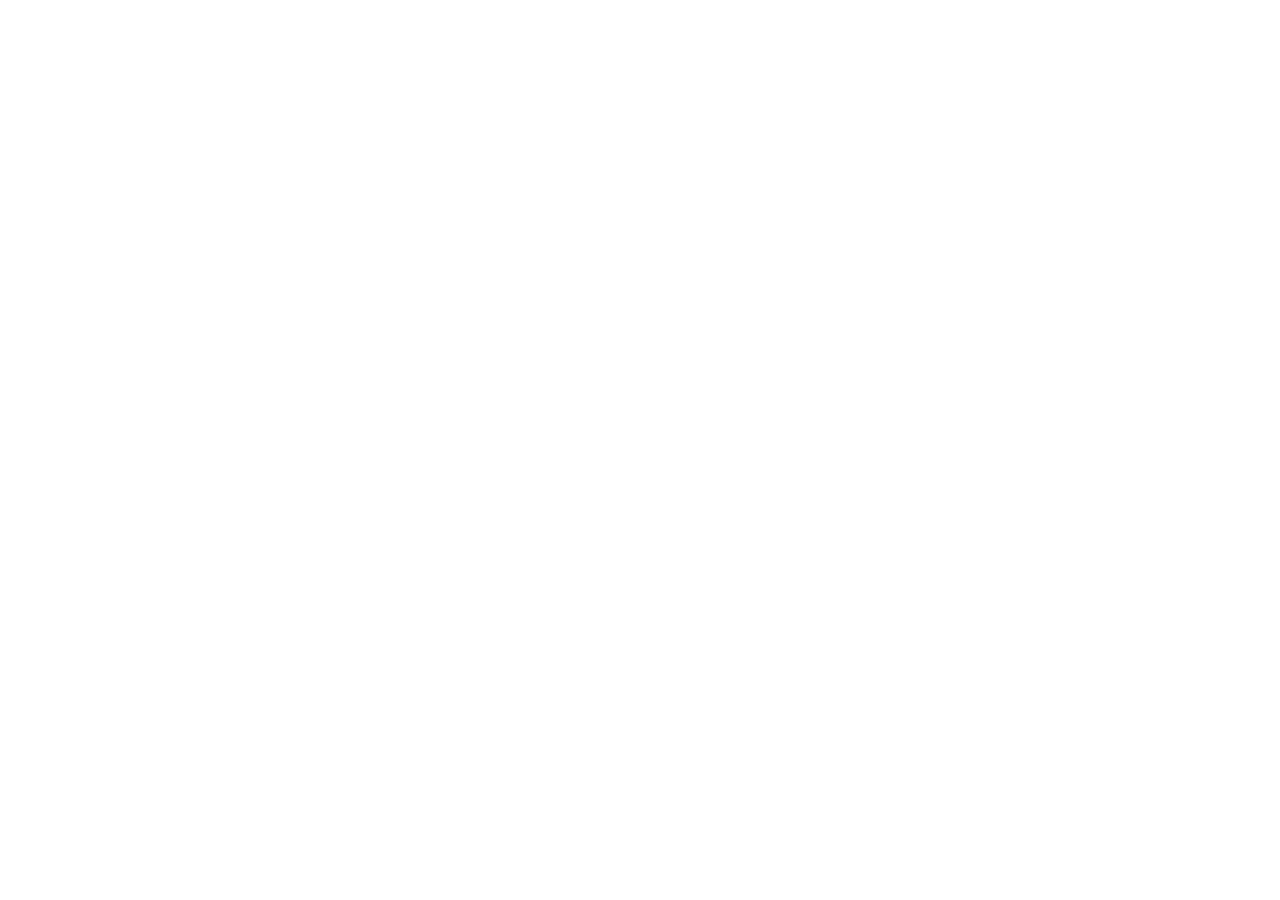
==== commit 95914ac5: "Add prebuilt 3D portfolio under portfolio/ to match Vercel Root Directory - Vercel project expects R" ====
--- a/portfolio/index.html
+++ b/portfolio/index.html
@@ -1,370 +1,17 @@
-<!DOCTYPE html>
-<html lang="en">
-<head>
-    <meta charset="UTF-8" />
-    <meta name="viewport" content="width=device-width, initial-scale=1.0" />
-    <meta name="theme-color" content="#0b080c" />
-    <title>Mukesh Veeravalli — Developer &amp; Photographer</title>
-    <meta name="description" content="Portfolio of Mukesh Veeravalli — a web developer and cinematic photographer from NIT Calicut. Clean code, modern UI and visual storytelling." />
-    <link rel="preconnect" href="https://fonts.googleapis.com" />
-    <link rel="preconnect" href="https://fonts.gstatic.com" crossorigin />
-    <link href="https://fonts.googleapis.com/css2?family=Geist:wght@100..900&display=swap" rel="stylesheet" />
-    <link rel="stylesheet" href="./css/main.css" />
-    <link rel="icon" type="image/png" href="./ChatGPT_Image_Jul_20..._imresizer-removebg-preview.png" />
-</head>
-<body data-loading>
-    <!-- Emergency loader bypass: this tiny inline script guarantees the loading
-         screen can NEVER trap the page. It works even if every CDN/library fails. -->
-    <script>
-        (function () {
-            var escaped = false;
-            function force() {
-                if (escaped) return;
-                escaped = true;
-                var s = document.getElementById("loadingScreen");
-                if (s) s.classList.add("is-done");
-                var h = document.getElementById("loadingHeader");
-                if (h) h.style.display = "none";
-                document.body.classList.remove("is-loading");
-            }
-            window.__loaderSkip = function () {
-                var w = document.getElementById("loadingWrap");
-                if (w && !w.classList.contains("is-clicked")) {
-                    w.classList.add("is-clicked");
-                }
-                force();
-            };
-            window.addEventListener("load", function () {
-                setTimeout(force, 6000);
-            });
-            document.addEventListener("DOMContentLoaded", function () {
-                var w = document.getElementById("loadingWrap");
-                if (w) w.addEventListener("click", window.__loaderSkip);
-            });
-        })();
-    </script>
-    <!-- ========== LOADING SCREEN ========== -->
-    <div class="loading-header" id="loadingHeader">
-        <a href="#home" class="loader-title" data-cursor="disable">Mukesh Veeravalli</a>
-    </div>
-
-    <div class="loading-screen" id="loadingScreen">
-        <div class="loading-marquee" id="loadingMarquee">
-            <span>&nbsp;&nbsp; Web Developer &nbsp;&nbsp;</span>
-            <span>&nbsp;&nbsp; Photographer &nbsp;&nbsp;</span>
-            <span>&nbsp;&nbsp; UI / UX Enthusiast &nbsp;&nbsp;</span>
-            <span>&nbsp;&nbsp; Web Developer &nbsp;&nbsp;</span>
-            <span>&nbsp;&nbsp; Photographer &nbsp;&nbsp;</span>
-            <span>&nbsp;&nbsp; UI / UX Enthusiast &nbsp;&nbsp;</span>
-            <span>&nbsp;&nbsp; Web Developer &nbsp;&nbsp;</span>
-            <span>&nbsp;&nbsp; Photographer &nbsp;&nbsp;</span>
-            <span>&nbsp;&nbsp; UI / UX Enthusiast &nbsp;&nbsp;</span>
-        </div>
-        <div class="loading-wrap" id="loadingWrap">
-            <div class="loading-hover"></div>
-            <div class="loading-button" id="loadingButton">
-                <div class="loading-container">
-                    <div class="loading-content">
-                        <div class="loading-content-in">Loading <span id="loadingPercent">0%</span></div>
-                    </div>
-                    <div class="loading-box"></div>
-                </div>
-                <div class="loading-content2"><span id="loadingWelcome">WELCOME</span></div>
-            </div>
-        </div>
-    </div>
-<main class="main-body">
-        <!-- ========== CUSTOM CURSOR ========== -->
-        <div class="cursor" id="cursor"></div>
-
-        <!-- ========== NAVBAR ========== -->
-        <div class="header" id="siteHeader">
-            <a href="#home" class="navbar-title" data-cursor="disable">MV</a>
-            <a href="mailto:veeravallimukesh2006@gmail.com" class="navbar-connect" data-cursor="disable">veeravallimukesh2006@gmail.com</a>
-            <ul>
-                <li><a href="#about" data-href="#about" data-cursor="disable"><span class="hover-link"><span class="hover-in" data-text="ABOUT">ABOUT</span></span></a></li>
-                <li><a href="#work" data-href="#work" data-cursor="disable"><span class="hover-link"><span class="hover-in" data-text="WORK">WORK</span></span></a></li>
-                <li><a href="#contact" data-href="#contact" data-cursor="disable"><span class="hover-link"><span class="hover-in" data-text="CONTACT">CONTACT</span></span></a></li>
-            </ul>
-        </div>
-
-        <div class="landing-circle1"></div>
-        <div class="landing-circle2"></div>
-        <div class="nav-fade" id="navFade"></div>
-
-        <div class="container-main">
-            <!-- ========== LANDING / HERO ========== -->
-            <section class="landing-section" id="home">
-                <div class="landing-container" id="landingContainer">
-                    <div class="landing-intro">
-                        <h2>Hello! I&rsquo;m</h2>
-                        <h1>
-                            <span class="name-line"><span class="name-in">MUKESH</span></span><br />
-                            <span class="name-line"><span class="name-in">VEERAVALLI</span></span>
-                        </h1>
-                    </div>
-                    <div class="landing-info">
-                        <h3>An</h3>
-                        <h2 class="landing-info-h2"><div class="landing-h2-1">WEB DEVELOPER</div></h2>
-                        <h2 class="landing-h2-2"><div class="landing-h2-info">PHOTOGRAPHER</div></h2>
-                    </div>
-                    <div class="mobile-photo">
-                        <img src="./WhatsApp_Image_2025-07-20_at_17.27.21_c4f4a0b1-removebg-preview.png" alt="Mukesh Veeravalli" />
-                    </div>
-                    <div class="character-model" id="characterModel">
-                        <div class="character-rim"></div>
-                        <img class="character-img" src="./WhatsApp_Image_2025-07-20_at_17.27.21_c4f4a0b1-removebg-preview.png" alt="Mukesh Veeravalli" />
-                    </div>
-                </div>
-            </section>
-<!-- ========== FIXED SOCIALS + RESUME ========== -->
-            <div class="icons-section">
-                <div class="social-icons">
-                    <a href="https://github.com/Mukesh1701" target="_blank" rel="noopener" data-cursor="disable" title="GitHub" aria-label="GitHub">
-                        <svg viewBox="0 0 24 24" width="24" height="24" fill="currentColor"><path d="M12 0C5.37 0 0 5.37 0 12c0 5.31 3.435 9.795 8.205 11.385.6.105.825-.255.825-.57 0-.285-.015-1.23-.015-2.235-3.015.555-3.795-.735-4.035-1.41-.135-.345-.72-1.41-1.23-1.695-.42-.225-1.02-.78-.015-.795.945-.015 1.62.87 1.845 1.23 1.08 1.815 2.805 1.305 3.495.99.105-.78.42-1.305.765-1.605-2.67-.3-5.46-1.335-5.46-5.925 0-1.305.465-2.385 1.23-3.225-.12-.3-.54-1.53.12-3.18 0 0 1.005-.315 3.3 1.23.96-.27 1.98-.405 3-.405s2.04.135 3 .405c2.295-1.56 3.3-1.23 3.3-1.23.66 1.65.24 2.88.12 3.18.765.84 1.23 1.905 1.23 3.225 0 4.605-2.805 5.625-5.475 5.925.435.375.81 1.095.81 2.22 0 1.605-.015 2.895-.015 3.3 0 .315.225.69.825.57A12.02 12.02 0 0 0 24 12c0-6.63-5.37-12-12-12z"/></svg>
-                    </a>
-                    <a href="https://www.linkedin.com/in/veeravalli-mukesh-1840b7321/" target="_blank" rel="noopener" data-cursor="disable" title="LinkedIn" aria-label="LinkedIn">
-                        <svg viewBox="0 0 24 24" width="24" height="24" fill="currentColor"><path d="M20.45 20.45h-3.56v-5.57c0-1.33-.02-3.04-1.85-3.04-1.85 0-2.14 1.45-2.14 2.94v5.67H9.35V9h3.42v1.56h.05c.48-.9 1.64-1.85 3.37-1.85 3.6 0 4.27 2.37 4.27 5.46v6.28zM5.34 7.43a2.07 2.07 0 1 1 0-4.14 2.07 2.07 0 0 1 0 4.14zM7.12 20.45H3.55V9h3.57v11.45zM22.22 0H1.77C.79 0 0 .77 0 1.72v20.55C0 23.23.79 24 1.77 24h20.45c.98 0 1.78-.77 1.78-1.73V1.72C24 .77 23.2 0 22.22 0z"/></svg>
-                    </a>
-                    <a href="https://www.instagram.com/mukesh._.chowdary?igsh=eWhiY3V3d3J0a3Rj" target="_blank" rel="noopener" data-cursor="disable" title="Instagram" aria-label="Instagram">
-                        <svg viewBox="0 0 24 24" width="24" height="24" fill="currentColor"><path d="M12 2.16c3.2 0 3.58.01 4.85.07 1.17.05 1.8.25 2.23.41.56.22.96.48 1.38.9.42.42.68.82.9 1.38.16.42.36 1.06.41 2.23.06 1.27.07 1.65.07 4.85s-.01 3.58-.07 4.85c-.05 1.17-.25 1.8-.41 2.23-.22.56-.48.96-.9 1.38-.42.42-.82.68-1.38.9-.42.16-1.06.36-2.23.41-1.27.06-1.65.07-4.85.07s-3.58-.01-4.85-.07c-1.17-.05-1.8-.25-2.23-.41a3.72 3.72 0 0 1-1.38-.9 3.72 3.72 0 0 1-.9-1.38c-.16-.42-.36-1.06-.41-2.23-.06-1.27-.07-1.65-.07-4.85s.01-3.58.07-4.85c.05-1.17.25-1.8.41-2.23.22-.56.48-.96.9-1.38.42-.42.82-.68 1.38-.9.42-.16 1.06-.36 2.23-.41 1.27-.06 1.65-.07 4.85-.07zM12 0C8.74 0 8.33.01 7.05.07 5.78.13 4.9.33 4.14.63a5.88 5.88 0 0 0-2.13 1.38A5.88 5.88 0 0 0 .63 4.14C.33 4.9.13 5.78.07 7.05.01 8.33 0 8.74 0 12s.01 3.67.07 4.95c.06 1.27.26 2.15.56 2.91.31.8.72 1.47 1.38 2.13a5.88 5.88 0 0 0 2.13 1.38c.76.3 1.64.5 2.91.56C8.33 23.99 8.74 24 12 24s3.67-.01 4.95-.07c1.27-.06 2.15-.26 2.91-.56a5.88 5.88 0 0 0 2.13-1.38 5.88 5.88 0 0 0 1.38-2.13c.3-.76.5-1.64.56-2.91.06-1.28.07-1.69.07-4.95s-.01-3.67-.07-4.95c-.06-1.27-.26-2.15-.56-2.91a5.88 5.88 0 0 0-1.38-2.13A5.88 5.88 0 0 0 19.86.63c-.76-.3-1.64-.5-2.91-.56C15.67.01 15.26 0 12 0zm0 5.84A6.16 6.16 0 1 0 18.16 12 6.16 6.16 0 0 0 12 5.84zm0 10.16A4 4 0 1 1 16 12a4 4 0 0 1-4 4zm7.85-10.4a1.44 1.44 0 1 1-2.88 0 1.44 1.44 0 0 1 2.88 0z"/></svg>
-                    </a>
-                </div>
-                <a class="resume-button" href="https://www.linkedin.com/in/veeravalli-mukesh-1840b7321/" target="_blank" rel="noopener" data-cursor="disable"><span>&darr;</span> RESUME</a>
-            </div>
-<!-- ========== ABOUT ========== -->
-            <section class="about-section" id="about">
-                <div class="about-me">
-                    <h3 class="title">About Me</h3>
-                    <p class="para">Hi, I&rsquo;m <strong>Veeravalli Mukesh</strong> &mdash; a 3rd-year B.Tech student at <strong>NIT Calicut</strong> building aesthetic, user-friendly websites and telling visually engaging stories through my lens. I thrive at the intersection of design and development &mdash; turning ideas into smooth, interactive web experiences.</p>
-                </div>
-            </section>
-
-            <!-- ========== WHAT I DO ========== -->
-            <section class="whatIDO" id="skills">
-                <div class="what-box">
-                    <h2>What I <em class="hat-h2 do-h2">do</em></h2>
-                </div>
-                <div class="what-box">
-                    <div class="what-box-in">
-                        <div class="what-content what-noTouch">
-                            <div class="what-border1"><svg viewBox="0 0 100 100" preserveAspectRatio="none" width="100%" height="100%"><line x1="0" y1="0" x2="100%" y2="0" stroke="white" strokeWidth="2" strokeDasharray="6,6"/></svg></div>
-                            <div class="what-border2"><svg viewBox="0 0 100 100" preserveAspectRatio="none" width="100%" height="100%"><line x1="0" y1="0" x2="0" y2="100%" stroke="white" strokeWidth="2" strokeDasharray="7,7"/><line x1="100%" y1="0" x2="100%" y2="100%" stroke="white" strokeWidth="2" strokeDasharray="7,7"/></svg></div>
-                            <div class="what-corner"></div>
-                            <div class="what-content-in">
-                                <h3>Web Developer</h3>
-                                <h4>Clean, responsive, human-friendly builds</h4>
-                                <p>Building responsive and performant web applications with semantic HTML, modern CSS and JavaScript &mdash; and exploring React &mdash; with a strong eye for UI/UX and detail.</p>
-                                <h5>Skillset &amp; tools</h5>
-                                <div class="what-content-flex">
-                                    <span class="what-tags">HTML</span><span class="what-tags">CSS</span><span class="what-tags">JavaScript</span><span class="what-tags">React</span><span class="what-tags">Figma</span>
-                                </div>
-                                <div class="what-arrow"></div>
-                            </div>
-                        </div>
-                        <div class="what-content what-noTouch">
-                            <div class="what-border1"><svg viewBox="0 0 100 100" preserveAspectRatio="none" width="100%" height="100%"><line x1="0" y1="0" x2="100%" y2="0" stroke="white" strokeWidth="2" strokeDasharray="6,6"/></svg></div>
-                            <div class="what-border2"><svg viewBox="0 0 100 100" preserveAspectRatio="none" width="100%" height="100%"><line x1="0" y1="0" x2="0" y2="100%" stroke="white" strokeWidth="2" strokeDasharray="7,7"/><line x1="100%" y1="0" x2="100%" y2="100%" stroke="white" strokeWidth="2" strokeDasharray="7,7"/></svg></div>
-                            <div class="what-corner"></div>
-                            <div class="what-content-in">
-                                <h3>Photographer</h3>
-                                <h4>Light, composition &amp; visual storytelling</h4>
-                                <p>Telling stories through my lens &mdash; from fleeting street scenes to curated portraits and vibrant events &mdash; editing with Lightroom and playing with color, contrast and cinema.</p>
-                                <h5>Skillset &amp; tools</h5>
-                                <div class="what-content-flex">
-                                    <span class="what-tags">Photography</span><span class="what-tags">Lightroom</span><span class="what-tags">Composition</span><span class="what-tags">Cinematic</span>
-                                </div>
-                                <div class="what-arrow"></div>
-                            </div>
-                        </div>
-                    </div>
-                </div>
-            </section>
-<!-- ========== CAREER ========== -->
-            <section class="career-section section-container" id="career">
-                <div class="career-container">
-                    <h2>My journey <span>&amp;</span><br />experience</h2>
-                    <div class="career-info">
-                        <div class="career-timeline"><div class="career-dot"></div></div>
-
-                        <div class="career-info-box">
-                            <div class="career-info-in">
-                                <div class="career-role"><h4>Learning Something New</h4><h5>Self-Development</h5></div>
-                                <h3>NOW</h3>
-                            </div>
-                            <p>Exploring emerging technologies &mdash; web frameworks, AI and design systems &mdash; while pushing the boundaries of what&rsquo;s possible with code.</p>
-                        </div>
-
-                        <div class="career-info-box">
-                            <div class="career-info-in">
-                                <div class="career-role"><h4>Web Developer</h4><h5>Freelance &amp; Projects</h5></div>
-                                <h3>2025</h3>
-                            </div>
-                            <p>Designed and shipped responsive websites and web apps &mdash; from landing pages to full portfolio experiences &mdash; with clean, maintainable code.</p>
-                        </div>
-
-                        <div class="career-info-box">
-                            <div class="career-info-in">
-                                <div class="career-role"><h4>Photographer</h4><h5>NIT Calicut Photography</h5></div>
-                                <h3>2024</h3>
-                            </div>
-                            <p>Captured events, portraits and street photography for campus clubs &mdash; developing an eye for light, composition and visual storytelling.</p>
-                        </div>
-
-                        <div class="career-info-box">
-                            <div class="career-info-in">
-                                <div class="career-role"><h4>B.Tech Student</h4><h5>NIT Calicut</h5></div>
-                                <h3>2023</h3>
-                            </div>
-                            <p>Third-year undergraduate focused on DSA, full-stack web development and interactive UI/UX design.</p>
-                        </div>
-
-                        <div class="career-info-box">
-                            <div class="career-info-in">
-                                <div class="career-role"><h4>Higher Secondary</h4><h5>Sasi New Gen Junior College</h5></div>
-                                <h3>2021</h3>
-                            </div>
-                            <p>Completed MPC with a solid foundation in math and science &mdash; where my engineering journey began.</p>
-                        </div>
-                    </div>
-                </div>
-            </section>
-<!-- ========== WORK ========== -->
-            <section class="work-section" id="work">
-                <div class="work-container">
-                    <h2>Things I&rsquo;ve <span>built</span></h2>
-                    <div class="work-flex" id="workTrack">
-
-                        <div class="work-box">
-                            <div class="work-title"><h3>NutriScan AI</h3><div><span class="work-cat">AI / WEB APP</span></div></div>
-                            <div class="work-info"><h4>JavaScript &middot; React &middot; AI/ML</h4><p>An AI-powered nutrition scanner that analyzes food images and returns detailed macro &amp; calorie breakdowns.</p></div>
-                            <div class="work-image">
-                                <a class="work-image-in" href="https://github.com/Mukesh1701/NutriScan-AI" target="_blank" rel="noopener" data-cursor="disable">
-                                    <div class="work-link"><svg viewBox="0 0 24 24" width="22" height="22" fill="none"><path d="M7 17L17 7M17 7H8M17 7v9" stroke="currentColor" strokeWidth="2" strokeLinecap="round" strokeLinejoin="round"/></svg></div>
-                                    <span class="project-thumb thumb-ai">&#x1F957;</span>
-                                </a>
-                            </div>
-                        </div>
-
-                        <div class="work-box">
-                            <div class="work-title"><h3>Personal Portfolio</h3><div><span class="work-cat">WEB DESIGN</span></div></div>
-                            <div class="work-info"><h4>HTML &middot; CSS &middot; JavaScript</h4><p>A fully responsive portfolio showcasing projects, skills and contact info &mdash; built from scratch with pure HTML, CSS &amp; JavaScript.</p></div>
-                            <div class="work-image">
-                                <a class="work-image-in" href="https://mukesh-portfolio-six.vercel.app" target="_blank" rel="noopener" data-cursor="disable">
-                                    <div class="work-link"><svg viewBox="0 0 24 24" width="22" height="22" fill="none"><path d="M7 17L17 7M17 7H8M17 7v9" stroke="currentColor" strokeWidth="2" strokeLinecap="round" strokeLinejoin="round"/></svg></div>
-                                    <img class="project-img" src="./Screenshot%202025-07-21%20100846.png" alt="Personal Portfolio" loading="lazy" decoding="async" />
-                                </a>
-                            </div>
-                        </div>
-
-                        <div class="work-box">
-                            <div class="work-title"><h3>EduTracker</h3><div><span class="work-cat">MOBILE / TEAM</span></div></div>
-                            <div class="work-info"><h4>Flutter &middot; Dart</h4><p>A cross-platform student education tracker that helps manage tasks, attendance and academic progress.</p></div>
-                            <div class="work-image">
-                                <a class="work-image-in" href="https://github.com/Mukesh1701/Group06_EduTracker" target="_blank" rel="noopener" data-cursor="disable">
-                                    <div class="work-link"><svg viewBox="0 0 24 24" width="22" height="22" fill="none"><path d="M7 17L17 7M17 7H8M17 7v9" stroke="currentColor" strokeWidth="2" strokeLinecap="round" strokeLinejoin="round"/></svg></div>
-                                    <span class="project-thumb thumb-app">&#x1F4DA;</span>
-                                </a>
-                            </div>
-                        </div>
-<div class="work-box">
-                            <div class="work-title"><h3>Jarvis</h3><div><span class="work-cat">AI / PYTHON</span></div></div>
-                            <div class="work-info"><h4>Python &middot; AI</h4><p>A Python-powered AI assistant inspired by Iron Man&rsquo;s J.A.R.V.I.S &mdash; voice commands, task automation and AI integrations.</p></div>
-                            <div class="work-image">
-                                <a class="work-image-in" href="https://github.com/Mukesh1701/Jarvis" target="_blank" rel="noopener" data-cursor="disable">
-                                    <div class="work-link"><svg viewBox="0 0 24 24" width="22" height="22" fill="none"><path d="M7 17L17 7M17 7H8M17 7v9" stroke="currentColor" strokeWidth="2" strokeLinecap="round" strokeLinejoin="round"/></svg></div>
-                                    <span class="project-thumb thumb-ai2">&#x1F916;</span>
-                                </a>
-                            </div>
-                        </div>
-
-                        <div class="work-box">
-                            <div class="work-title"><h3>NeetCode</h3><div><span class="work-cat">DSA / C++</span></div></div>
-                            <div class="work-info"><h4>C++</h4><p>A curated repository of NeetCode.io solutions &mdash; arrays, graphs, dynamic programming, trees and more.</p></div>
-                            <div class="work-image">
-                                <a class="work-image-in" href="https://github.com/Mukesh1701/neetcode-submissions" target="_blank" rel="noopener" data-cursor="disable">
-                                    <div class="work-link"><svg viewBox="0 0 24 24" width="22" height="22" fill="none"><path d="M7 17L17 7M17 7H8M17 7v9" stroke="currentColor" strokeWidth="2" strokeLinecap="round" strokeLinejoin="round"/></svg></div>
-                                    <span class="project-thumb thumb-dsa">&#x1F4BB;</span>
-                                </a>
-                            </div>
-                        </div>
-
-                        <div class="work-box work-box-cta">
-                            <div class="see-all-works">
-                                <h3>View all<br />Repositories</h3>
-                                <p>@Mukesh1701 on GitHub &mdash; see everything I&rsquo;ve been working on.</p>
-                                <a class="see-all-btn" href="https://github.com/Mukesh1701?tab=repositories" target="_blank" rel="noopener" data-cursor="disable">Go to GitHub &rarr;</a>
-                            </div>
-                        </div>
-                    </div>
-                </div>
-            </section>
-<!-- ========== TECH STACK ========== -->
-            <section class="techstack">
-                <div class="techstack-content">
-                    <h2>Tech Stack</h2>
-                    <div class="techstack-pyramid">
-                        <div class="techstack-row">
-                            <a class="techstack-item" href="https://developer.mozilla.org/en-US/docs/Web/HTML" target="_blank" rel="noopener noreferrer" title="HTML5" data-cursor="disable"><img src="https://cdn.jsdelivr.net/gh/devicons/devicon@latest/icons/html5/html5-original.svg" alt="HTML5" loading="lazy" decoding="async" /><span>HTML</span></a>
-                            <a class="techstack-item" href="https://developer.mozilla.org/en-US/docs/Web/CSS" target="_blank" rel="noopener noreferrer" title="CSS3" data-cursor="disable"><img src="https://cdn.jsdelivr.net/gh/devicons/devicon@latest/icons/css3/css3-original.svg" alt="CSS3" loading="lazy" decoding="async" /><span>CSS</span></a>
-                            <a class="techstack-item" href="https://developer.mozilla.org/en-US/docs/Web/JavaScript" target="_blank" rel="noopener noreferrer" title="JavaScript" data-cursor="disable"><img src="https://cdn.jsdelivr.net/gh/devicons/devicon@latest/icons/javascript/javascript-original.svg" alt="JavaScript" loading="lazy" decoding="async" /><span>JavaScript</span></a>
-                            <a class="techstack-item" href="https://react.dev" target="_blank" rel="noopener noreferrer" title="React" data-cursor="disable"><img src="https://cdn.jsdelivr.net/gh/devicons/devicon@latest/icons/react/react-original.svg" alt="React" loading="lazy" decoding="async" /><span>React</span></a>
-                            <a class="techstack-item" href="https://tailwindcss.com" target="_blank" rel="noopener noreferrer" title="TailwindCSS" data-cursor="disable"><img src="https://cdn.jsdelivr.net/gh/devicons/devicon@latest/icons/tailwindcss/tailwindcss-original.svg" alt="TailwindCSS" loading="lazy" decoding="async" /><span>Tailwind</span></a>
-                            <a class="techstack-item" href="https://figma.com" target="_blank" rel="noopener noreferrer" title="Figma" data-cursor="disable"><img src="https://cdn.jsdelivr.net/gh/devicons/devicon@latest/icons/figma/figma-original.svg" alt="Figma" loading="lazy" decoding="async" /><span>Figma</span></a>
-                        </div>
-                        <div class="techstack-row">
-                            <a class="techstack-item" href="https://python.org" target="_blank" rel="noopener noreferrer" title="Python" data-cursor="disable"><img src="https://cdn.jsdelivr.net/gh/devicons/devicon@latest/icons/python/python-original.svg" alt="Python" loading="lazy" decoding="async" /><span>Python</span></a>
-                            <a class="techstack-item" href="https://isocpp.org" target="_blank" rel="noopener noreferrer" title="C++" data-cursor="disable"><img src="https://cdn.jsdelivr.net/gh/devicons/devicon@latest/icons/cplusplus/cplusplus-original.svg" alt="C++" loading="lazy" decoding="async" /><span>C++</span></a>
-                            <a class="techstack-item" href="https://nodejs.org" target="_blank" rel="noopener noreferrer" title="Node.js" data-cursor="disable"><img src="https://cdn.jsdelivr.net/gh/devicons/devicon@latest/icons/nodejs/nodejs-original.svg" alt="Node.js" loading="lazy" decoding="async" /><span>Node.js</span></a>
-                            <a class="techstack-item" href="https://flutter.dev" target="_blank" rel="noopener noreferrer" title="Flutter" data-cursor="disable"><img src="https://cdn.jsdelivr.net/gh/devicons/devicon@latest/icons/flutter/flutter-original.svg" alt="Flutter" loading="lazy" decoding="async" /><span>Flutter</span></a>
-                            <a class="techstack-item" href="https://dart.dev" target="_blank" rel="noopener noreferrer" title="Dart" data-cursor="disable"><img src="https://cdn.jsdelivr.net/gh/devicons/devicon@latest/icons/dart/dart-original.svg" alt="Dart" loading="lazy" decoding="async" /><span>Dart</span></a>
-                            <a class="techstack-item" href="https://github.com" target="_blank" rel="noopener noreferrer" title="GitHub" data-cursor="disable"><img src="https://cdn.jsdelivr.net/gh/devicons/devicon@latest/icons/github/github-original.svg" alt="GitHub" loading="lazy" decoding="async" /><span>GitHub</span></a>
-                        </div>
-<div class="techstack-row">
-                            <a class="techstack-item" href="https://git-scm.com" target="_blank" rel="noopener noreferrer" title="Git" data-cursor="disable"><img src="https://cdn.jsdelivr.net/gh/devicons/devicon@latest/icons/git/git-original.svg" alt="Git" loading="lazy" decoding="async" /><span>Git</span></a>
-                            <a class="techstack-item" href="https://code.visualstudio.com" target="_blank" rel="noopener noreferrer" title="VS Code" data-cursor="disable"><img src="https://cdn.jsdelivr.net/gh/devicons/devicon@latest/icons/vscode/vscode-original.svg" alt="VS Code" loading="lazy" decoding="async" /><span>VS Code</span></a>
-                            <a class="techstack-item" href="https://vercel.com" target="_blank" rel="noopener noreferrer" title="Vercel" data-cursor="disable"><img src="https://cdn.jsdelivr.net/gh/devicons/devicon@latest/icons/vercel/vercel-original.svg" alt="Vercel" loading="lazy" decoding="async" /><span>Vercel</span></a>
-                            <a class="techstack-item" href="https://www.mongodb.com" target="_blank" rel="noopener noreferrer" title="MongoDB" data-cursor="disable"><img src="https://cdn.jsdelivr.net/gh/devicons/devicon@latest/icons/mongodb/mongodb-original.svg" alt="MongoDB" loading="lazy" decoding="async" /><span>MongoDB</span></a>
-                            <a class="techstack-item" href="https://expressjs.com" target="_blank" rel="noopener noreferrer" title="Express" data-cursor="disable"><img src="https://cdn.jsdelivr.net/gh/devicons/devicon@latest/icons/express/express-original.svg" alt="Express" loading="lazy" decoding="async" /><span>Express</span></a>
-                            <a class="techstack-item" href="https://postman.com" target="_blank" rel="noopener noreferrer" title="Postman" data-cursor="disable"><img src="https://cdn.jsdelivr.net/gh/devicons/devicon@latest/icons/postman/postman-original.svg" alt="Postman" loading="lazy" decoding="async" /><span>Postman</span></a>
-                        </div>
-                    </div>
-                </div>
-            </section>
-<!-- ========== CTA ========== -->
-            <section class="cta-section">
-                <div class="cta-buttons">
-                    <a class="cta-btn cta-btn-hire" href="mailto:veeravallimukesh2006@gmail.com" data-cursor="disable">Hire Me &rarr;</a>
-                    <a class="cta-btn cta-btn-play" href="https://github.com/Mukesh1701" target="_blank" rel="noopener" data-cursor="disable">View GitHub &rarr;</a>
-                </div>
-            </section>
-
-            <!-- ========== CONTACT ========== -->
-            <section class="contact-section section-container" id="contact">
-                <div class="contact-container">
-                    <h3>Got an idea?<br />Let&rsquo;s make it real.</h3>
-                    <div class="contact-flex">
-                        <div class="contact-box">
-                            <h4>EMAIL</h4>
-                            <p>veeravallimukesh2006@gmail.com</p>
-                            <a class="contact-social" href="https://github.com/Mukesh1701" target="_blank" rel="noopener" data-cursor="disable">Github &rarr;</a>
-                            <a class="contact-social" href="https://www.linkedin.com/in/veeravalli-mukesh-1840b7321/" target="_blank" rel="noopener" data-cursor="disable">LinkedIn &rarr;</a>
-                            <a class="contact-social" href="https://www.instagram.com/mukesh._.chowdary?igsh=eWhiY3V3d3J0a3Rj" target="_blank" rel="noopener" data-cursor="disable">Instagram &rarr;</a>
-                        </div>
-                        <div class="contact-box">
-                            <h2>Designed and developed<br />by <span>Mukesh Veeravalli</span></h2>
-                            <h5><span id="footerYear"></span> &middot; Made with <span class="heart">&hearts;</span></h5>
-                        </div>
-                    </div>
-                </div>
-            </section>
-        </div><!-- /container-main -->
-    </main>
-
-    <!-- ========== LIBS (served locally — no CDN dependency) ========== -->
-    <script src="./vendor/gsap.min.js"></script>
-    <script src="./vendor/ScrollTrigger.min.js"></script>
-    <script src="./vendor/lenis.min.js"></script>
-    <script src="./js/main.js"></script>
-</body>
-</html>+<!DOCTYPE html>
+<html lang="en">
+  <head>
+    <meta charset="UTF-8" />
+    <!-- <link rel="icon" type="image/svg+xml" href="/" /> -->
+    <meta name="viewport" content="width=device-width, initial-scale=1.0" />
+    <title>Mukesh Veeravalli - AI & Full-Stack Developer</title>
+    <script type="module" crossorigin src="/assets/index-DcBqGD9w.js"></script>
+    <link rel="modulepreload" crossorigin href="/assets/react-three-BdgxNMf0.js">
+    <link rel="modulepreload" crossorigin href="/assets/vendor-DgkQOziQ.js">
+    <link rel="stylesheet" crossorigin href="/assets/index-Dy5XKj18.css">
+  </head>
+  <body>
+    <div id="root"></div>+
+  </body>
+</html>
